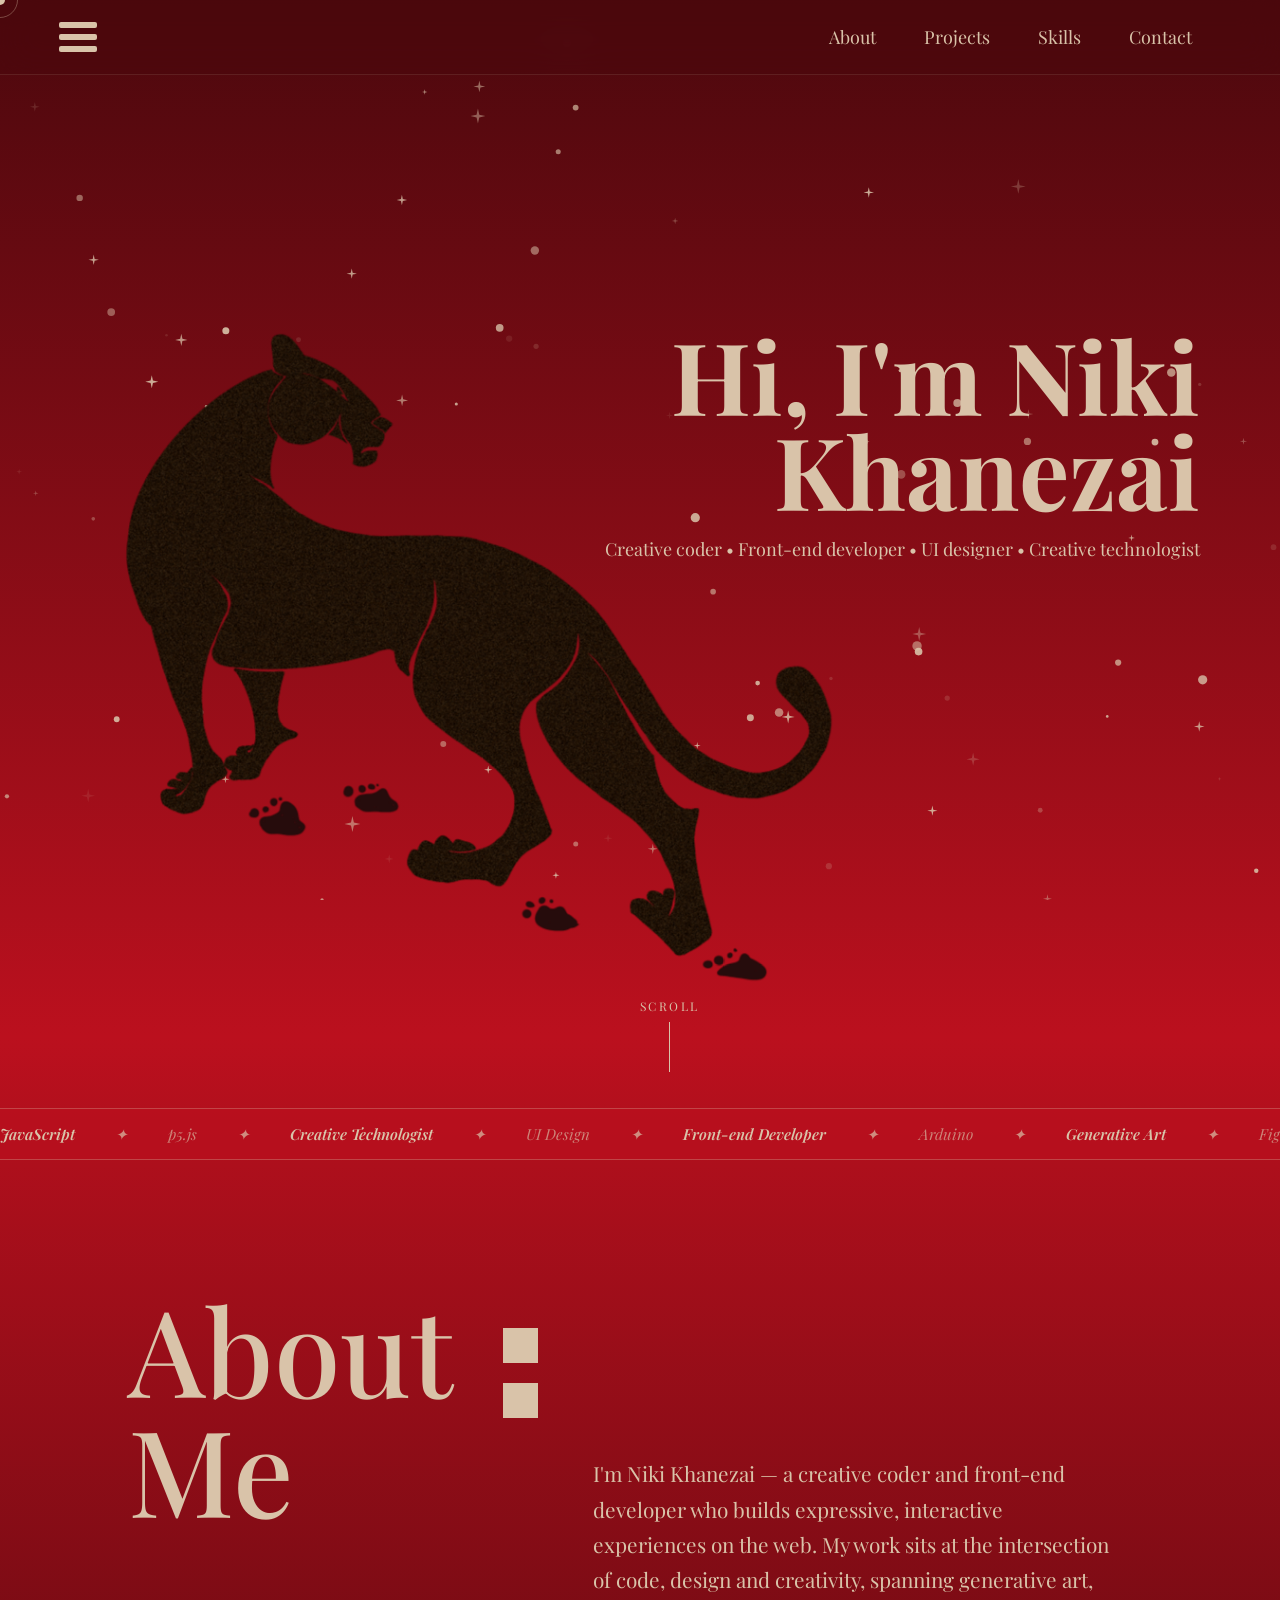
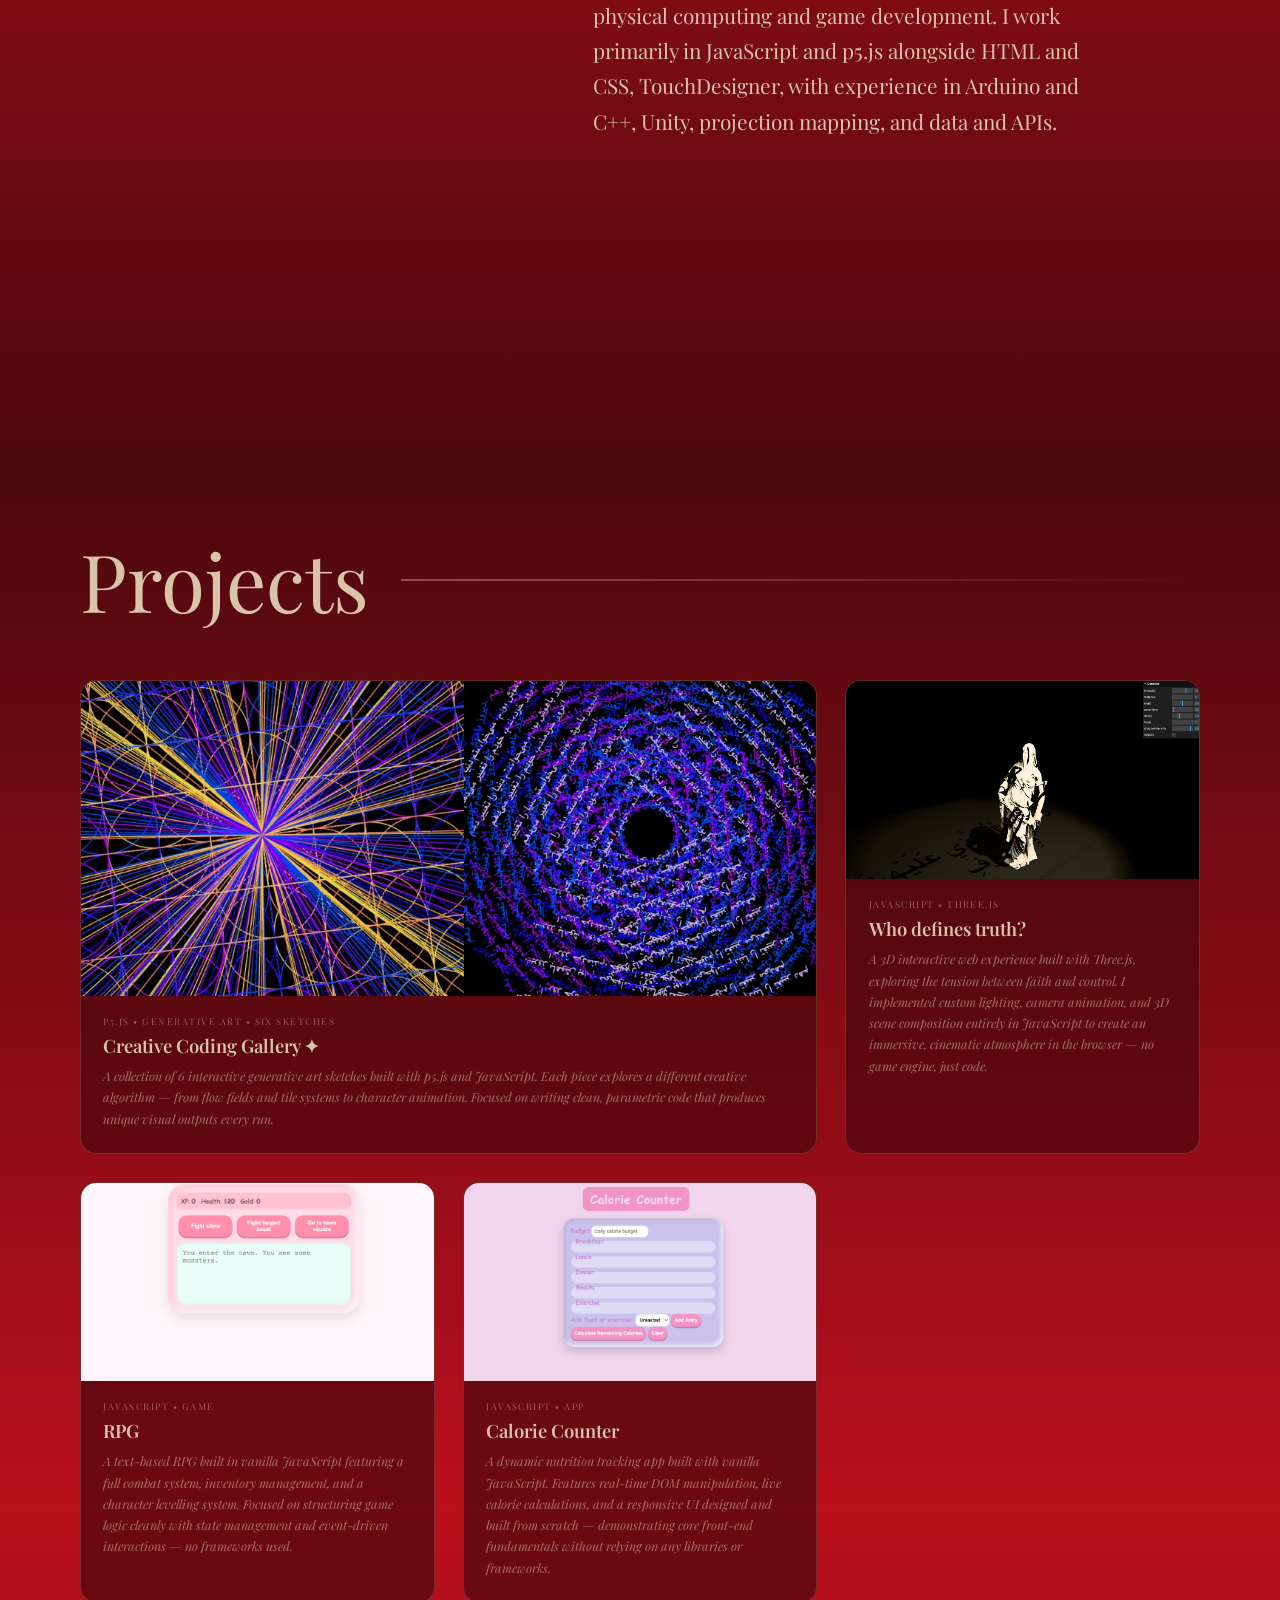
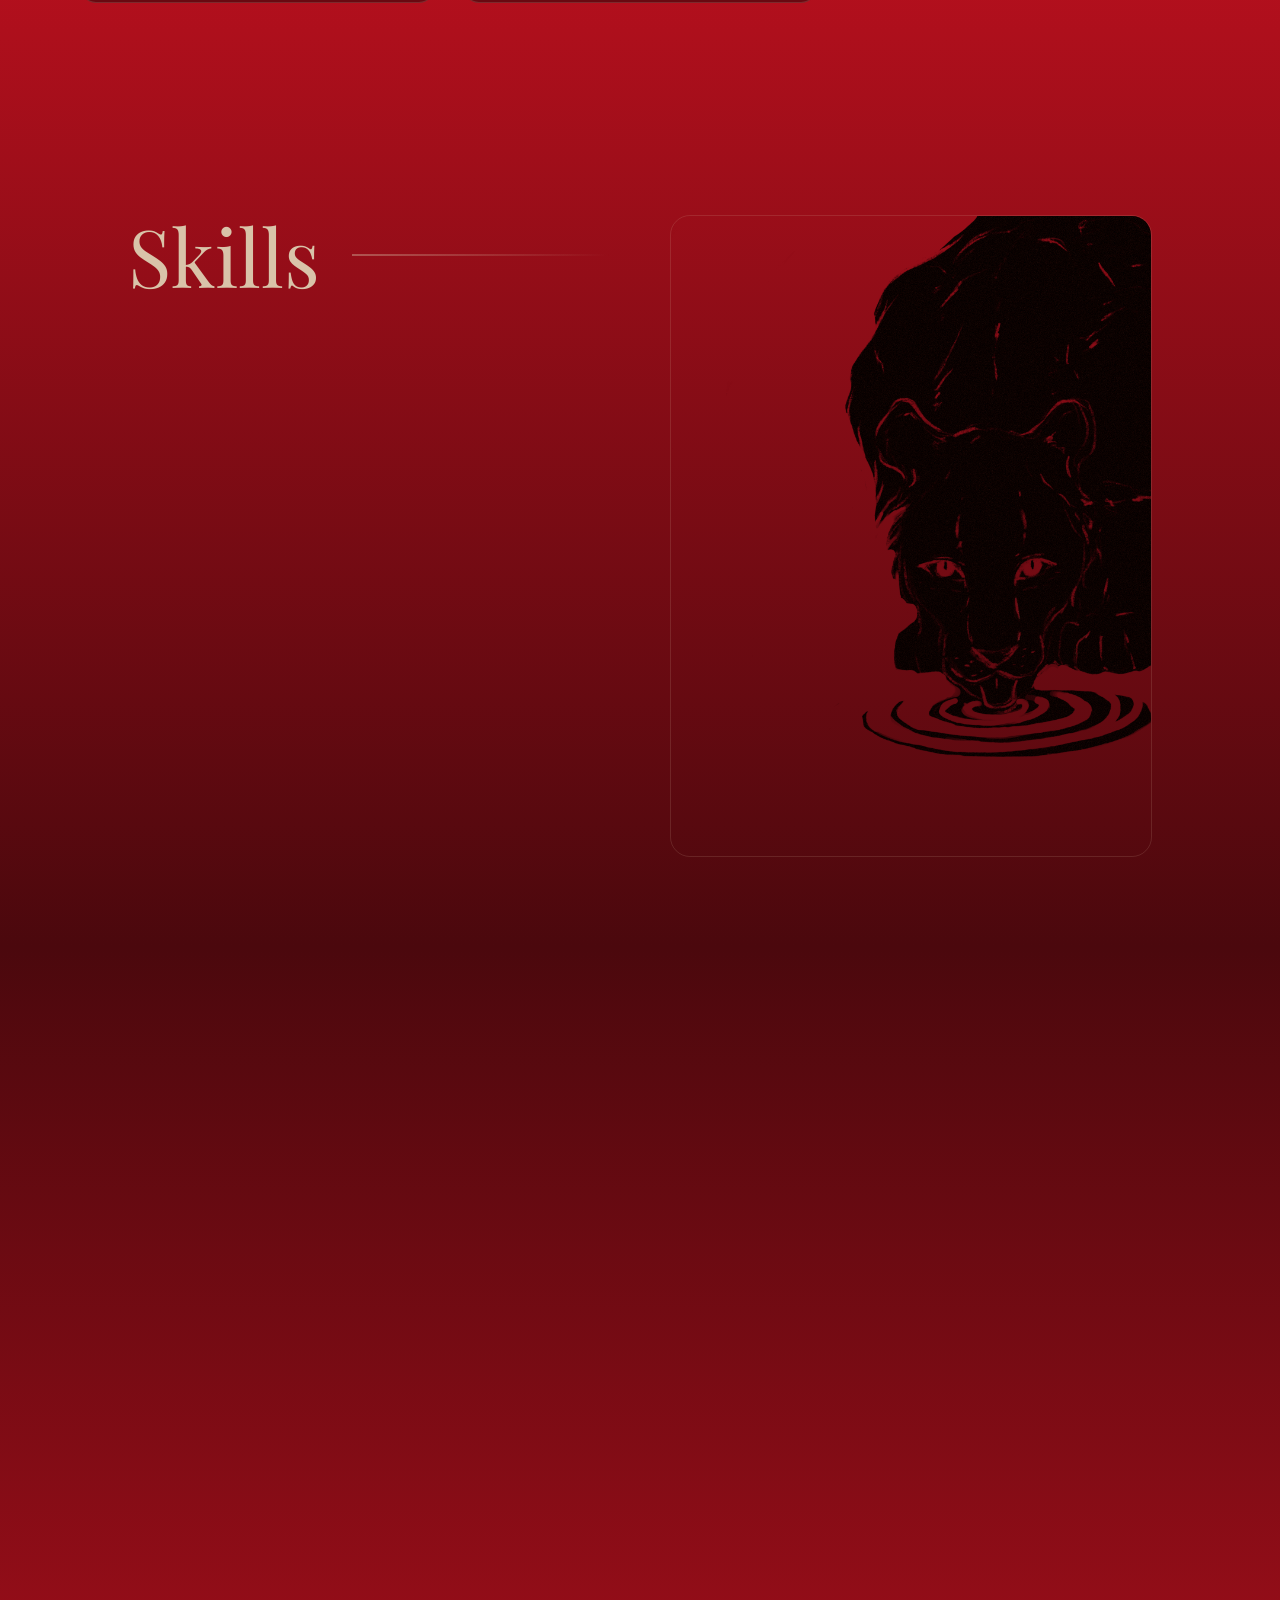
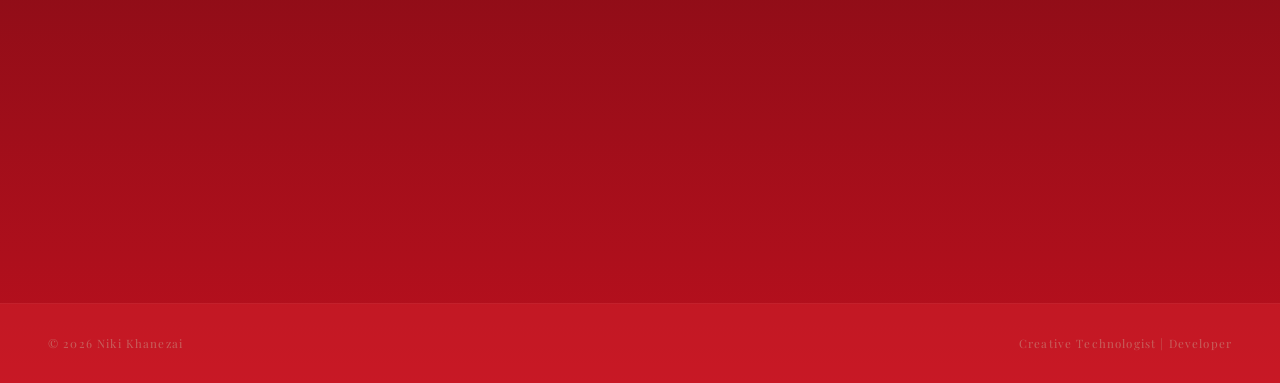
==== index.html @ eae97960 "Update index.html" ====
<!DOCTYPE html>
<html lang="en">
<head>
  <meta charset="UTF-8" />
  <meta name="viewport" content="width=device-width, initial-scale=1.0" />
  <link href="https://fonts.googleapis.com/css2?family=Playfair+Display:ital,wght@0,400;0,500;0,600;0,700;1,400&display=swap" rel="stylesheet">
  <link rel="stylesheet" href="style.css">
  <title>Niki Khanezai | Portfolio</title>
</head>
<body>

  <div id="cur"></div>
  <div id="cur-ring"></div>
  <canvas id="starsCanvas"></canvas>

  <!-- NAV -->
  <nav class="nav">
    <button class="menu-btn" aria-label="Open menu">
      <span></span><span></span><span></span>
    </button>
    <div class="nav-links">
      <a href="#about-me">About</a>
      <a href="#projects">Projects</a>
      <a href="#edu-section">Skills</a>
      <a href="#contact">Contact</a>
    </div>
  </nav>


  <!-- HERO -->
  <header class="hero">
    <div class="hero-inner">
      <div class="hero-art">
        <img src="icon-2.png" alt="Panther illustration">
      </div>
      <div class="hero-text">
        <h1>Hi, I'm Niki<br>Khanezai</h1>
        <p class="tagline">Creative coder • Front-end developer • UI designer • Creative technologist</p>
      </div>
    </div>
    <div class="hero-scroll-hint">Scroll</div>
  </header>

  <!-- MARQUEE -->
  <div class="marquee-wrap">
    <div class="marquee-track">
      <span class="hi">JavaScript</span><span class="dot"> ✦ </span>
      <span>p5.js</span><span class="dot"> ✦ </span>
      <span class="hi">Creative Technologist</span><span class="dot"> ✦ </span>
      <span>UI Design</span><span class="dot"> ✦ </span>
      <span class="hi">Front-end Developer</span><span class="dot"> ✦ </span>
      <span>Arduino</span><span class="dot"> ✦ </span>
      <span class="hi">Generative Art</span><span class="dot"> ✦ </span>
      <span>Figma</span><span class="dot"> ✦ </span>
      <span class="hi">JavaScript</span><span class="dot"> ✦ </span>
      <span>p5.js</span><span class="dot"> ✦ </span>
      <span class="hi">Creative Technologist</span><span class="dot"> ✦ </span>
      <span>UI Design</span><span class="dot"> ✦ </span>
      <span class="hi">Front-end Developer</span><span class="dot"> ✦ </span>
      <span>Arduino</span><span class="dot"> ✦ </span>
      <span class="hi">Generative Art</span><span class="dot"> ✦ </span>
      <span>Figma</span><span class="dot"> ✦ </span>
    </div>
  </div>

  <main>

    <!-- ABOUT -->
    <section id="about-me" class="about-me">
      <h2 class="about-title reveal">About<br>Me</h2>
      <div class="about-text reveal" style="transition-delay:.12s">
        <p>I'm Niki Khanezai — a creative coder and front-end developer who builds expressive, interactive experiences on the web. My work sits at the intersection of code, design and creativity, spanning generative art, physical computing and game development.
           I work primarily in JavaScript and p5.js alongside HTML and CSS, TouchDesigner, with experience in Arduino and C++, Unity, projection mapping, and data and APIs.</p>
      </div>
    </section>

    <!-- PROJECTS -->
    <section id="projects" class="projects">
      <div class="projects-header reveal">
        <h2>Projects</h2>
        <div class="projects-header-line"></div>
      </div>
      <div class="project-grid">

        <!-- P5.JS SKETCHES  -->
        <a href="sketches.html" class="project-card wide reveal" style="transition-delay:.15s">
          <div class="project-card-thumb">
            <img src="p5-sketches.png" alt="sketches-illustration">
          </div>
          <div class="project-card-body">
            <span class="project-card-tag">p5.js • Generative Art • Six Sketches</span>
            <h3 class="project-card-title">Creative Coding Gallery ✦</h3>
            <p class="project-card-desc">A collection of 6 interactive generative art sketches built with p5.js and JavaScript. Each piece explores a different creative algorithm — from flow fields and tile systems to character animation.
              Focused on writing clean, parametric code that produces unique visual outputs every run.</p>
          </div>
        </a>

        <!-- Who defines truth? - three.js  -->
        <a href="https://nkanziii.github.io/Who-defines-truth/" class="project-card reveal">
          <div class="project-card-thumb">
            <img src="three.png" alt="three.js illustration">
          </div>
          <div class="project-card-body">
            <span class="project-card-tag">JavaScript • Three.js</span>
            <h3 class="project-card-title">Who defines truth?</h3>
            <p class="project-card-desc">
              A 3D interactive web experience built with Three.js, exploring the tension between faith and control. 
              I implemented custom lighting, camera animation, and 3D scene composition entirely in JavaScript to create an immersive,
              cinematic atmosphere in the browser — no game engine, just code.</p>
          </div>
        </a>


        <!-- JS RPG  -->
        <a href="https://nkanziii.github.io/Role-Play-Game/" target="_blank" class="project-card reveal" style="transition-delay:.1s">
          <div class="project-card-thumb">
            <img src="rpg.png" alt="rpg illustration">
          </div>
          <div class="project-card-body">
            <span class="project-card-tag">JavaScript • Game</span>
            <h3 class="project-card-title">RPG</h3>
            <p class="project-card-desc">A text-based RPG built in vanilla JavaScript featuring a full combat system, inventory management, and a character levelling system.
              Focused on structuring game logic cleanly with state management and event-driven interactions — no frameworks used.</p>
          </div>
        </a>

        <!-- CALORIE COUNTER  -->
        <a href="https://nkanziii.github.io/Building-Calorie-Counter/" target="_blank" class="project-card reveal" style="transition-delay:.14s">
          <div class="project-card-thumb">
            <img src="calorie.png" alt="calorie illustration">
          </div>
          <div class="project-card-body">
            <span class="project-card-tag">JavaScript • App</span>
            <h3 class="project-card-title">Calorie Counter</h3>
            <p class="project-card-desc">A dynamic nutrition tracking app built with vanilla JavaScript. 
            Features real-time DOM manipulation, live calorie calculations, and a responsive UI designed and built from scratch — demonstrating core front-end fundamentals without relying on any libraries or frameworks.</p>
          </div>
        </a>

      </div>
    </section>

    <!-- EDUCATION / SKILLS -->
    <section id="edu-section" class="edu-skills">
      <div class="edu-skills-left">
        <div class="skills-header reveal">
          <h2>Skills</h2>
          <div class="skills-header-line"></div>
        </div>
        <div class="reveal">
          <div class="content-panel skills-panel active">
            <ul>
              <li><span class="skill-pill">JavaScript</span></li>
              <li><span class="skill-pill">p5.js</span></li>
              <li><span class="skill-pill">HTML</span></li>
              <li><span class="skill-pill">CSS</span></li>
              <li><span class="skill-pill">Arduino &amp; C++</span></li>
              <li><span class="skill-pill">Figma</span></li>
              <li><span class="skill-pill">UI Design</span></li>
              <li><span class="skill-pill">Illustrator</span></li>
              <li><span class="skill-pill">Photoshop</span></li>
              <li><span class="skill-pill">InDesign</span></li>
              <li><span class="skill-pill">Procreate</span></li>
              <li><span class="skill-pill">TouchDesigner</span></li>
            </ul>
          </div>
        </div>
    
      </div>
    
      <div class="edu-skills-right reveal" style="transition-delay:.2s">
        <img src="icon-3.png" alt="Panther illustration">
      </div>
    </section>

    <!-- CONTACT -->
    <section id="contact" class="contact">
      <h2 class="reveal">Contact</h2>
      <p class="reveal" style="transition-delay:.08s"><a href="mailto:nikikhanezai@gmail.com">nikikhanezai@gmail.com</a></p>
      <p class="reveal" style="transition-delay:.14s"><a href="https://github.com/Nkanziii" target="_blank">GitHub</a></p>
      <p class="reveal" style="transition-delay:.18s"><a href="https://www.linkedin.com/in/niki-khanezai-4ab5642aa/" target="_blank">LinkedIn</a></p>
      <p class="reveal" style="transition-delay:.22s"><a href="https://www.behance.net/nikikhanezai2" target="_blank">Behance</a></p>
      <a href="brand-new-cv.pdf" class="cv reveal" style="transition-delay:.28s">Download CV</a>
    </section>

  </main>

  <footer>
    <span>© 2026 Niki Khanezai</span>
    <span>Creative Technologist | Developer</span>
  </footer>

  <script src="script.js"></script>
</body>
</html>
---- style.css ----
/* ============================================================
   NIKI KHANEZAI — PORTFOLIO STYLES
   ============================================================ */

   *, *::before, *::after { box-sizing: border-box; margin: 0; padding: 0; }

   :root {
     --deep:   #4B080D;
     --crimson: #bb101e;
     --cream:  #D9C3A9;
   }
   
   html { scroll-behavior: smooth; }
   
   body {
     font-family: "Playfair Display", serif;
     background: linear-gradient(180deg,
       #4B080D 0%, #bb101e 20%, #4B080D 40%,
       #bb101e 60%, #4B080D 80%, #bb101e 100%
     );
     cursor: none;
     overflow-x: hidden;
   }
   
   /* ── CURSOR ── */
   #cur, #cur-ring {
     position: fixed; pointer-events: none;
     border-radius: 50%; transform: translate(-50%,-50%); z-index: 9999;
   }
   #cur      { width: 10px; height: 10px; background: var(--cream); transition: width .2s, height .2s, background .2s; }
   #cur-ring { width: 36px; height: 36px; border: 1.5px solid rgba(217,195,169,.35); z-index: 9998; }
   
   /* ── STARS CANVAS ── */
   #starsCanvas { position: fixed; inset: 0; width: 100%; height: 100%; z-index: 0; pointer-events: none; }
   
   /* All content sits above canvas */
   section, .marquee-wrap, footer { position: relative; z-index: 1; }
   header { position: relative; z-index: 1; }
   
   /* ── NAV ── */
   .nav {
     position: fixed; top: 0; left: 0; right: 0; z-index: 9000;
     display: flex; align-items: center; justify-content: space-between;
     padding: 22px 44px; backdrop-filter: blur(18px);
     background: rgba(75,8,13,.55);
     border-bottom: 1px solid rgba(217,195,169,.12);
     transition: background .4s;
   }
   .nav-links a {
     margin-right: 44px; font-size: 18px; color: var(--cream);
     text-decoration: none; position: relative; transition: opacity .3s;
   }
   .nav-links a::after {
     content: ''; position: absolute; left: 0; bottom: -4px;
     width: 0; height: 2px; background: var(--cream); transition: width .3s ease;
   }
   .nav-links a:hover { opacity: .8; }
   .nav-links a:hover::after { width: 100%; }
   .menu-btn { background: none; border: none; padding: 0 15px; cursor: none; display: grid; gap: 6px; }
   .menu-btn span { width: 38px; height: 6px; background: var(--cream); display: block; border-radius: 2px; }
   
   /* ── HERO ── */
   .hero { min-height: 100vh; padding-top: 80px; background: transparent; }
   .hero-inner {
     display: flex; align-items: center; justify-content: space-between;
     min-height: calc(100vh - 80px); padding: 0 80px;
   }
   .hero-art { flex: 0 0 480px; }
   .hero-art img { max-width: 160%; height: auto; animation: floatPanther 5s ease-in-out infinite; }
   @keyframes floatPanther { 0%,100%{transform:translateY(0)} 50%{transform:translateY(-18px)} }
   .hero-text { max-width: 600px; margin-left: auto; text-align: right; color: var(--cream); flex: 1; transform: translateY(-150px); }
   .hero-text h1 { font-size: 100px; line-height: 0.95; animation: fadeUp .9s .2s ease both; }
   .tagline { margin-top: 20px; font-size: 18px; animation: fadeUp .9s .5s ease both; }
   .hero-scroll-hint {
     position: absolute; bottom: 36px; left: 50%; transform: translateX(-50%);
     color: var(--cream); font-size: 12px; letter-spacing: .2em; text-transform: uppercase;
     display: flex; flex-direction: column; align-items: center; gap: 8px;
     animation: fadeUp 1s 1.4s ease both;
   }
   .hero-scroll-hint::after {
     content: ''; display: block; width: 1px; height: 50px; background: var(--cream);
     animation: scrollLine 2s ease-in-out infinite;
   }
   @keyframes scrollLine { 0%,100%{transform:scaleY(1);opacity:.4} 50%{transform:scaleY(.35);opacity:1} }
   @keyframes fadeUp { from{opacity:0;transform:translateY(36px)} to{opacity:1;transform:translateY(0)} }
   
   /* ── MARQUEE ── */
   .marquee-wrap {
     padding: .9rem 0; overflow: hidden;
     border-top: 1px solid rgba(217,195,169,.3);
     border-bottom: 1px solid rgba(217,195,169,.3);
     background: rgba(187,16,30,.6);
   }
   .marquee-track {
     display: inline-flex; gap: 2.5rem; white-space: nowrap;
     animation: marquee 30s linear infinite;
     font-style: italic; font-size: .95rem; color: var(--cream);
   }
   .marquee-track .dot { opacity: .7; }
   .marquee-track span { opacity: .65; }
   .marquee-track span.hi { opacity: 1; font-weight: 600; }
   @keyframes marquee { from{transform:translateX(0)} to{transform:translateX(-50%)} }
   
   /* ── ABOUT ── */
   .about-me {
     min-height: 100vh; padding: 6rem 8rem;
     background: transparent;
     display: grid; grid-template-columns: 1fr 1.2fr; align-items: start;
   }
   .about-me h2 { font-size: 7.5rem; font-weight: 500; margin-bottom: 3rem; line-height: 1; color: var(--cream); align-self: start; margin-top: 2rem; }
   .about-title { position: relative; display: inline-block; }
   .about-title::before, .about-title::after { content: ""; position: absolute; width: 35px; height: 35px; background-color: var(--cream); left: 100%; margin-left: -90px; }
   .about-title::before { top: 40px; }
   .about-title::after  { top: 95px; }
   .about-me p { max-width: 520px; font-size: 1.3rem; line-height: 1.7; margin-bottom: 1.5rem; color: var(--cream); }
   .about-text { align-self: center; transform: translateY(-40px); }
   
   /* ── PROJECTS ── */
   .projects {
     min-height: 100vh;
     background: transparent;
     color: var(--cream); padding: 80px 80px 100px;
   }
   .projects-header { display: flex; align-items: center; gap: 32px; margin-bottom: 60px; }
   .projects-header h2 { font-size: 80px; font-weight: 400; line-height: 1; }
   .projects-header-line { flex: 1; height: 2px; background: linear-gradient(90deg, var(--cream), transparent); opacity: .4; }
   .project-grid { display: grid; grid-template-columns: repeat(3, 1fr); gap: 28px; }
   .project-card {
     background: rgba(75,8,13,.7); border: 1.5px solid rgba(217,195,169,.18);
     border-radius: 16px; overflow: hidden; text-decoration: none; color: var(--cream);
     display: block; position: relative;
     transition: transform .35s, box-shadow .35s, border-color .35s;
   }
   .project-card:hover { transform: translateY(-8px); box-shadow: 0 24px 60px rgba(0,0,0,.5); border-color: rgba(217,195,169,.5); }
   .project-card-thumb {
     width: 100%; aspect-ratio: 16/9; background: rgba(20,4,6,.85);
     position: relative; overflow: hidden; display: flex; align-items: center; justify-content: center;
   }
   .project-card-thumb::before {
     background: linear-gradient(
       135deg,
       rgba(187,16,30,0.1),
       rgba(75,8,13,0.2)
     );
   }
   .thumb-number { font-size: 5rem; font-weight: 700; opacity: .07; position: absolute; z-index: 0; user-select: none; color: var(--cream); }
   .thumb-icon   { font-size: 2.4rem; z-index: 2; opacity: .8; }
   .project-card::after {
     content: ''; position: absolute; top: 0; left: 0; right: 0; height: 3px;
     background: linear-gradient(90deg, var(--deep), var(--cream));
     transform: scaleX(0); transform-origin: left; transition: transform .35s;
     border-radius: 16px 16px 0 0; z-index: 3;
   }
   .project-card:hover::after { transform: scaleX(1); }
   .project-card-body { padding: 1.2rem 1.4rem 1.5rem; }
   .project-card-tag   { font-size: .58rem; letter-spacing: .16em; text-transform: uppercase; color: var(--cream); opacity: .45; margin-bottom: .5rem; display: block; }
   .project-card-title { font-size: 1.15rem; font-weight: 600; line-height: 1.2; margin-bottom: .5rem; }
   .project-card-desc  { font-size: .78rem; line-height: 1.7; opacity: .55; font-style: italic; }
   .project-card.wide  { grid-column: span 2; }
   .project-card.wide .project-card-thumb { aspect-ratio: 21/9; }
   
   /* -- project images   */
   
   .project-card-thumb img {
     position: absolute;
     inset: 0;
     width: 100%;
     height: 100%;
     object-fit: cover;
     z-index: 0;
   }
   
   /*   SKILLS ── */
   .edu-skills {
     min-height: 100vh; padding: 7rem 8rem;
     background: transparent;
     color: var(--cream); display: grid; grid-template-columns: 1fr 1fr; gap: 60px; align-items: start;
   }
   .tabs { display: flex; gap: 3rem; margin-bottom: 4rem; }
   .tab {
     position: relative; background: none; border: none;
     font-family: "Playfair Display", serif; font-size: 3rem;
     color: var(--cream); opacity: .35; cursor: none;
     transition: opacity .3s; padding-bottom: 10px;
   }
   .tab.active { opacity: 1; }
   .tab:hover  { opacity: .65; }
   .tab::after { content: ""; position: absolute; left: 0; bottom: 0; width: 0; height: 3px; background-color: var(--cream); transition: width .3s ease; }
   .tab.active::after { width: 100%; }
   
   .content-panel { display: block; }
   .content-panel ul { list-style: none; }
   .content-panel li {
     display: flex; align-items: flex-start; gap: 14px;
     padding: 14px 0; font-size: 1.1rem; line-height: 1.5;
     border-bottom: 1px solid rgba(217,195,169,.12); transition: padding-left .3s;
   }
   .content-panel li:hover { padding-left: 10px; }
   .content-panel li::before { content: '✦'; font-size: .65rem; opacity: .45; flex-shrink: 0; margin-top: 5px; }
   
   .skills-panel ul { display: flex; flex-wrap: wrap; gap: 12px; padding-top: 4px; }
   .skills-panel li { border: none; padding: 0; display: inline-flex; align-items: center; }
   .skills-panel li::before { display: none; }
   .skill-pill {
     background: rgba(217,195,169,.1); border: 1.5px solid rgba(217,195,169,.25);
     border-radius: 100px; padding: 10px 22px;
     font-family: "Playfair Display", serif; font-size: 1rem; color: var(--cream);
     transition: background .25s, border-color .25s, transform .25s; display: inline-block;
   }
   .skill-pill:hover { background: rgba(217,195,169,.2); border-color: rgba(217,195,169,.55); transform: translateY(-3px); }
   
   .edu-skills-right { position: sticky; top: 120px; border-radius: 20px; overflow: hidden; border: 1.5px solid rgba(217,195,169,.15); }
   .edu-skills-right img { width: 100%; height: auto; object-fit: contain; display: block; }
   
   .skills-header {
     display: flex;
     align-items: center;
     gap: 32px;
     margin-bottom: 60px;
   }
   
   .skills-header h2 {
     font-size: 80px;
     font-weight: 400;
     line-height: 1;
   }
   
   .skills-header-line {
     flex: 1;
     height: 2px;
     background: linear-gradient(90deg, var(--cream), transparent);
     opacity: .4;
   }
   
   /* ── CONTACT ── */
   .contact {
     min-height: 100vh;
     background: transparent;
     color: var(--cream); text-align: center; padding-bottom: 80px;
   }
   .contact h2 { font-size: 80px; font-weight: 400; padding-top: 80px; }
   .contact p  { font-size: 1.6rem; padding-top: 60px; }
   .contact p a { position: relative; color: var(--cream); text-decoration: none; }
   .contact p a::after { content: ""; position: absolute; left: 0; bottom: -6px; width: 0; height: 3px; background-color: var(--cream); transition: width .3s ease; }
   .contact p a:hover::after { width: 100%; }
   .cv {
     font-family: "Playfair Display", serif; font-size: 1.8rem;
     display: block; width: fit-content; margin: 60px auto 0;
     border-radius: 12px; padding: 15px 28px;
     background-color: var(--cream); color: var(--deep);
     text-decoration: none; cursor: none; transition: transform .25s, opacity .25s;
   }
   .cv:hover { opacity: .85; transform: translateY(-3px); }
   
   
   /* ── FOOTER ── */
   footer {
     border-top: 1px solid rgba(217,195,169,.12); padding: 2rem 3rem;
     display: flex; justify-content: space-between; align-items: center;
     font-size: .72rem; letter-spacing: .1em;
     color: var(--cream); opacity: .45;
     background: rgba(221, 39, 51, 0.88);
   }
   
   /* ── SCROLL REVEAL ── */
   .reveal { opacity: 0; transform: translateY(40px); transition: opacity .85s ease, transform .85s ease; }
   .reveal.on { opacity: 1; transform: translateY(0); }
   
   
   /* ============================================================
      RESPONSIVE — MOBILE & TABLET
      ============================================================ */
    
   /* ── TABLET (≤ 900px) ── */
   @media (max-width: 900px) {
    
     /* Nav */
     .nav { padding: 18px 24px; }
     .nav-links a { margin-right: 24px; font-size: 15px; }
    
     /* Hero */
     .hero-inner { flex-direction: column-reverse; align-items: center; justify-content: center; padding: 60px 32px 40px; gap: 24px; }
     .hero-art { flex: unset; width: 260px; }
     .hero-art img { max-width: 100%; }
     .hero-text { text-align: center; margin-left: 0; transform: none; max-width: 100%; }
     .hero-text h1 { font-size: 64px; }
     .tagline { font-size: 15px; }
    
     /* About */
     .about-me { grid-template-columns: 1fr; padding: 5rem 4rem; }
     .about-me h2 { font-size: 5rem; }
     .about-text { transform: none; }
     .about-me p { max-width: 100%; font-size: 1.1rem; }
    
     /* Projects */
     .projects { padding: 60px 40px 80px; }
     .projects-header h2 { font-size: 56px; }
     .project-grid { grid-template-columns: 1fr 1fr; }
     .project-card.wide { grid-column: span 2; }
    
     /* Skills */
     .edu-skills { grid-template-columns: 1fr; padding: 5rem 4rem; gap: 40px; }
     .edu-skills-right { position: static; height: auto; }
     .skills-header h2 { font-size: 56px; }
    
     /* Contact */
     .contact h2 { font-size: 56px; }
     .contact p { font-size: 1.3rem; padding-top: 40px; }
   }
    
   /* ── MOBILE (≤ 600px) ── */
   @media (max-width: 600px) {
    
     /* Restore normal cursor on touch devices */
     body { cursor: auto; }
     #cur, #cur-ring { display: none; }
    
     /* Nav */
     .nav { padding: 16px 20px; }
     .nav-links { display: none; }
     .menu-btn { display: grid; }
     .nav-overlay { display: block; }
    
     /* Hero */
     .hero-inner { padding: 80px 20px 40px; gap: 20px; }
     .hero-art { width: 200px; }
     .hero-text h1 { font-size: 48px; }
     .tagline { font-size: 13px; }
    
     /* About */
     .about-me { padding: 4rem 1.5rem; }
     .about-me h2 { font-size: 3.8rem; }
     .about-title::before, .about-title::after { display: none; }
     .about-me p { font-size: 1rem; }
    
     /* Projects */
     .projects { padding: 48px 20px 64px; }
     .projects-header h2 { font-size: 40px; }
     .project-grid { grid-template-columns: 1fr; }
     .project-card.wide { grid-column: span 1; }
     .project-card.wide .project-card-thumb { aspect-ratio: 16/9; }
    
     /* Skills */
     .edu-skills { padding: 4rem 1.5rem; gap: 32px; }
     .skills-header h2 { font-size: 40px; }
     .edu-skills-right { height: auto; }
     .skill-pill { font-size: .88rem; padding: 8px 16px; }
    
     /* Contact */
     .contact { padding-bottom: 60px; }
     .contact h2 { font-size: 40px; padding-top: 60px; }
     .contact p { font-size: 1.1rem; padding-top: 28px; }
     .cv { font-size: 1.3rem; padding: 12px 22px; margin-top: 40px; }
    
     /* Footer */
     footer { flex-direction: column; gap: 6px; text-align: center; padding: 1.5rem; }
   }
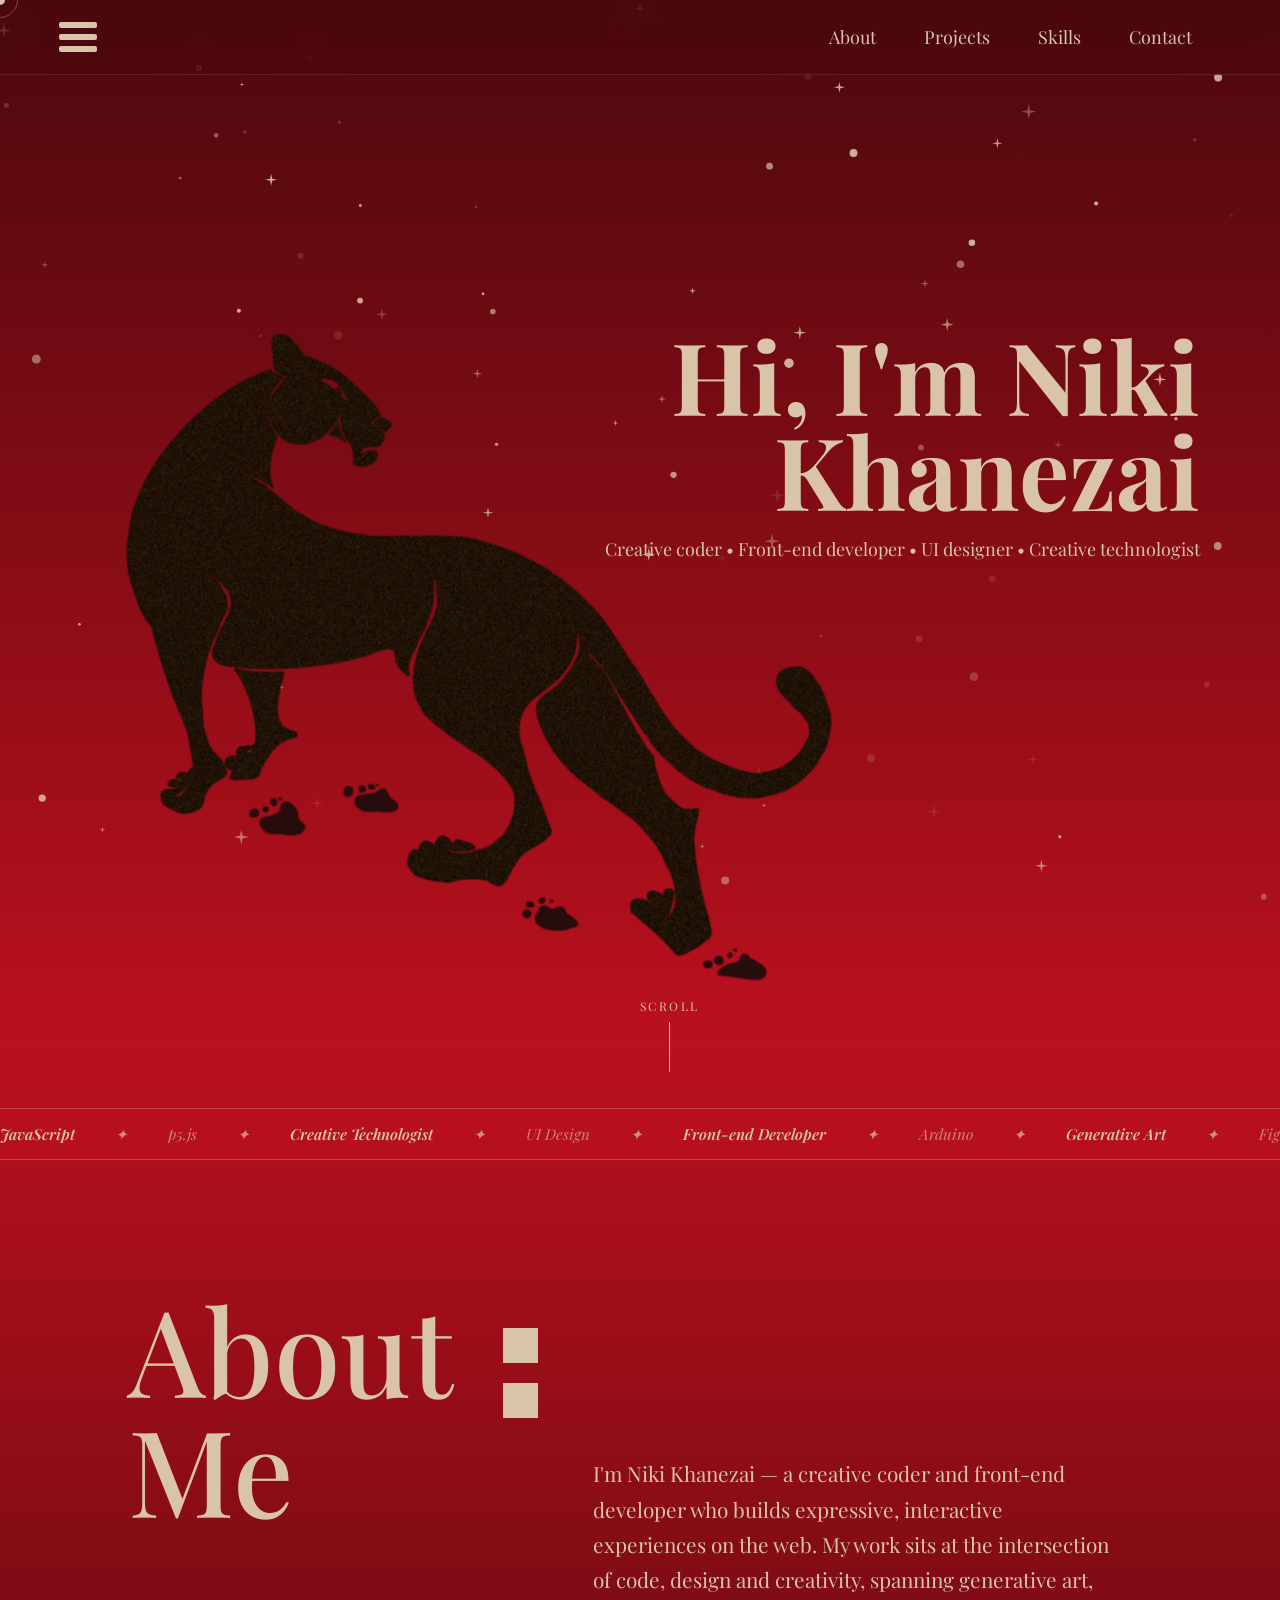
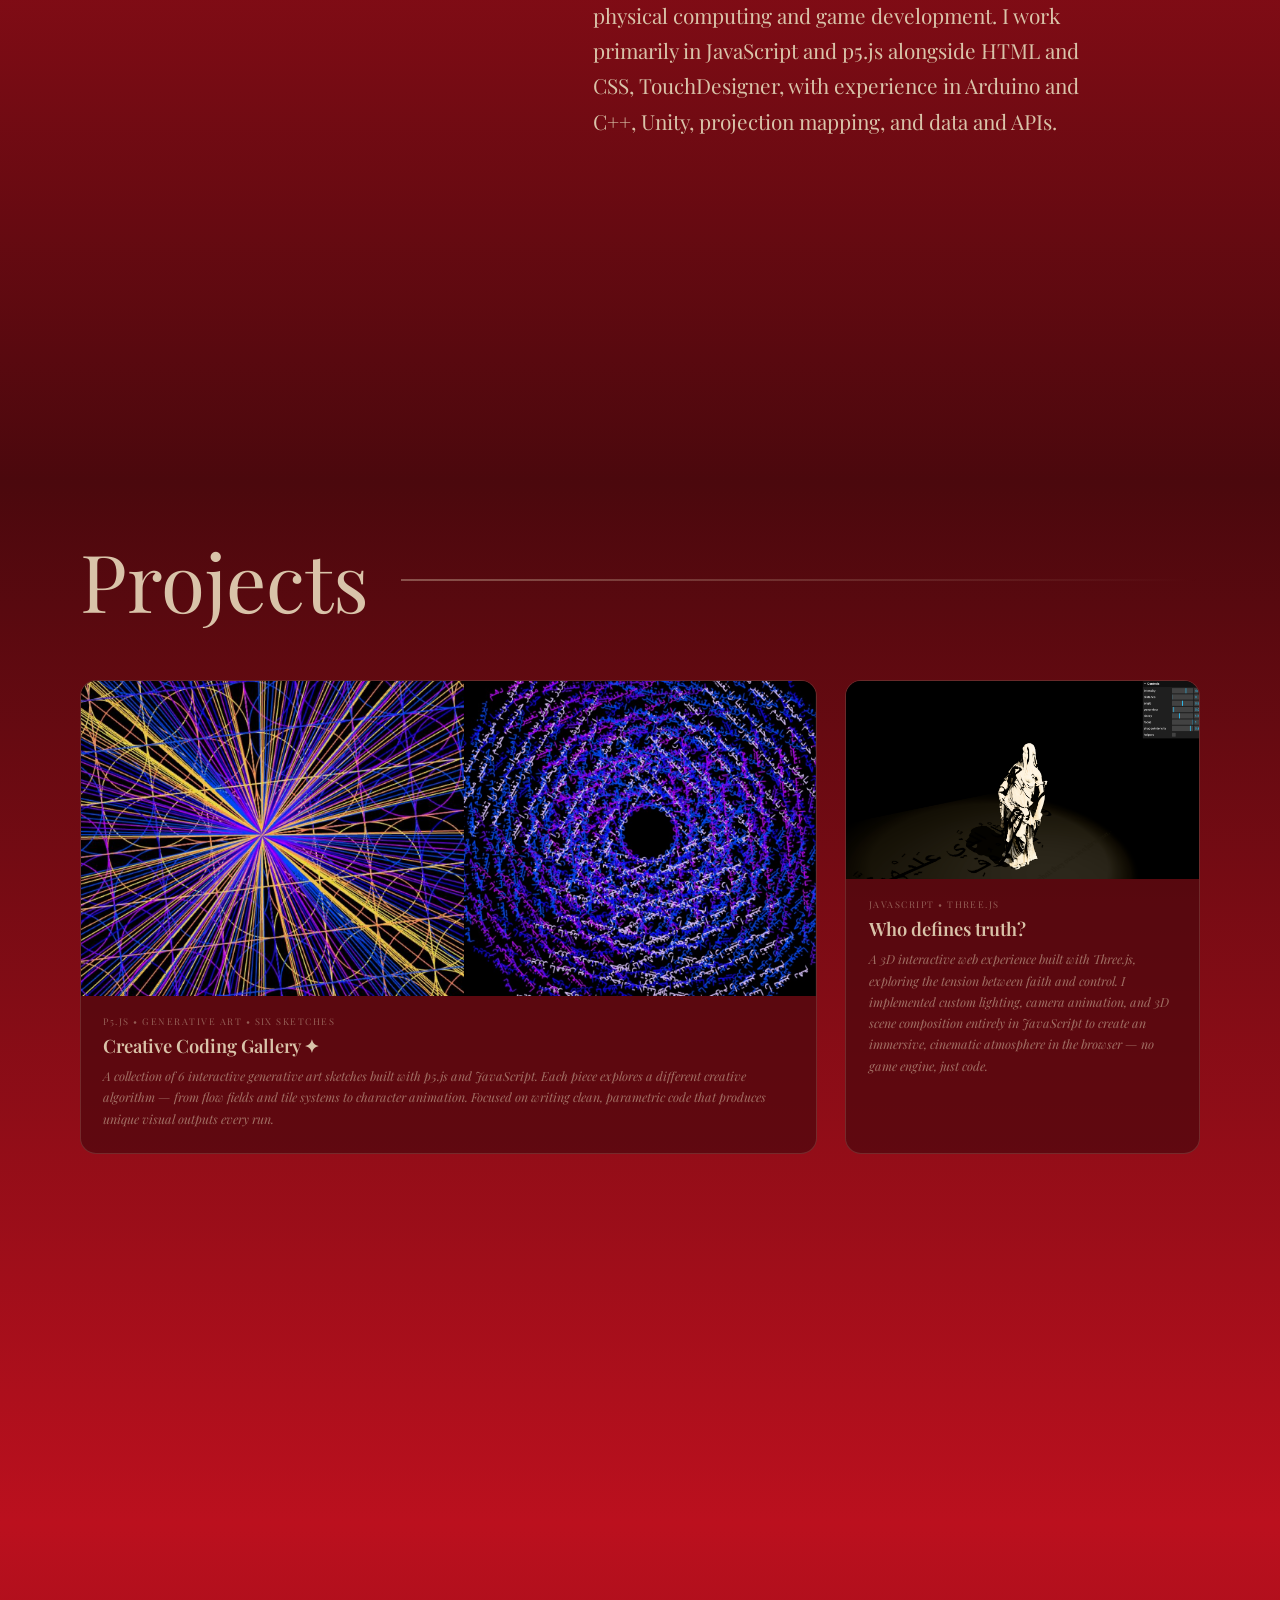
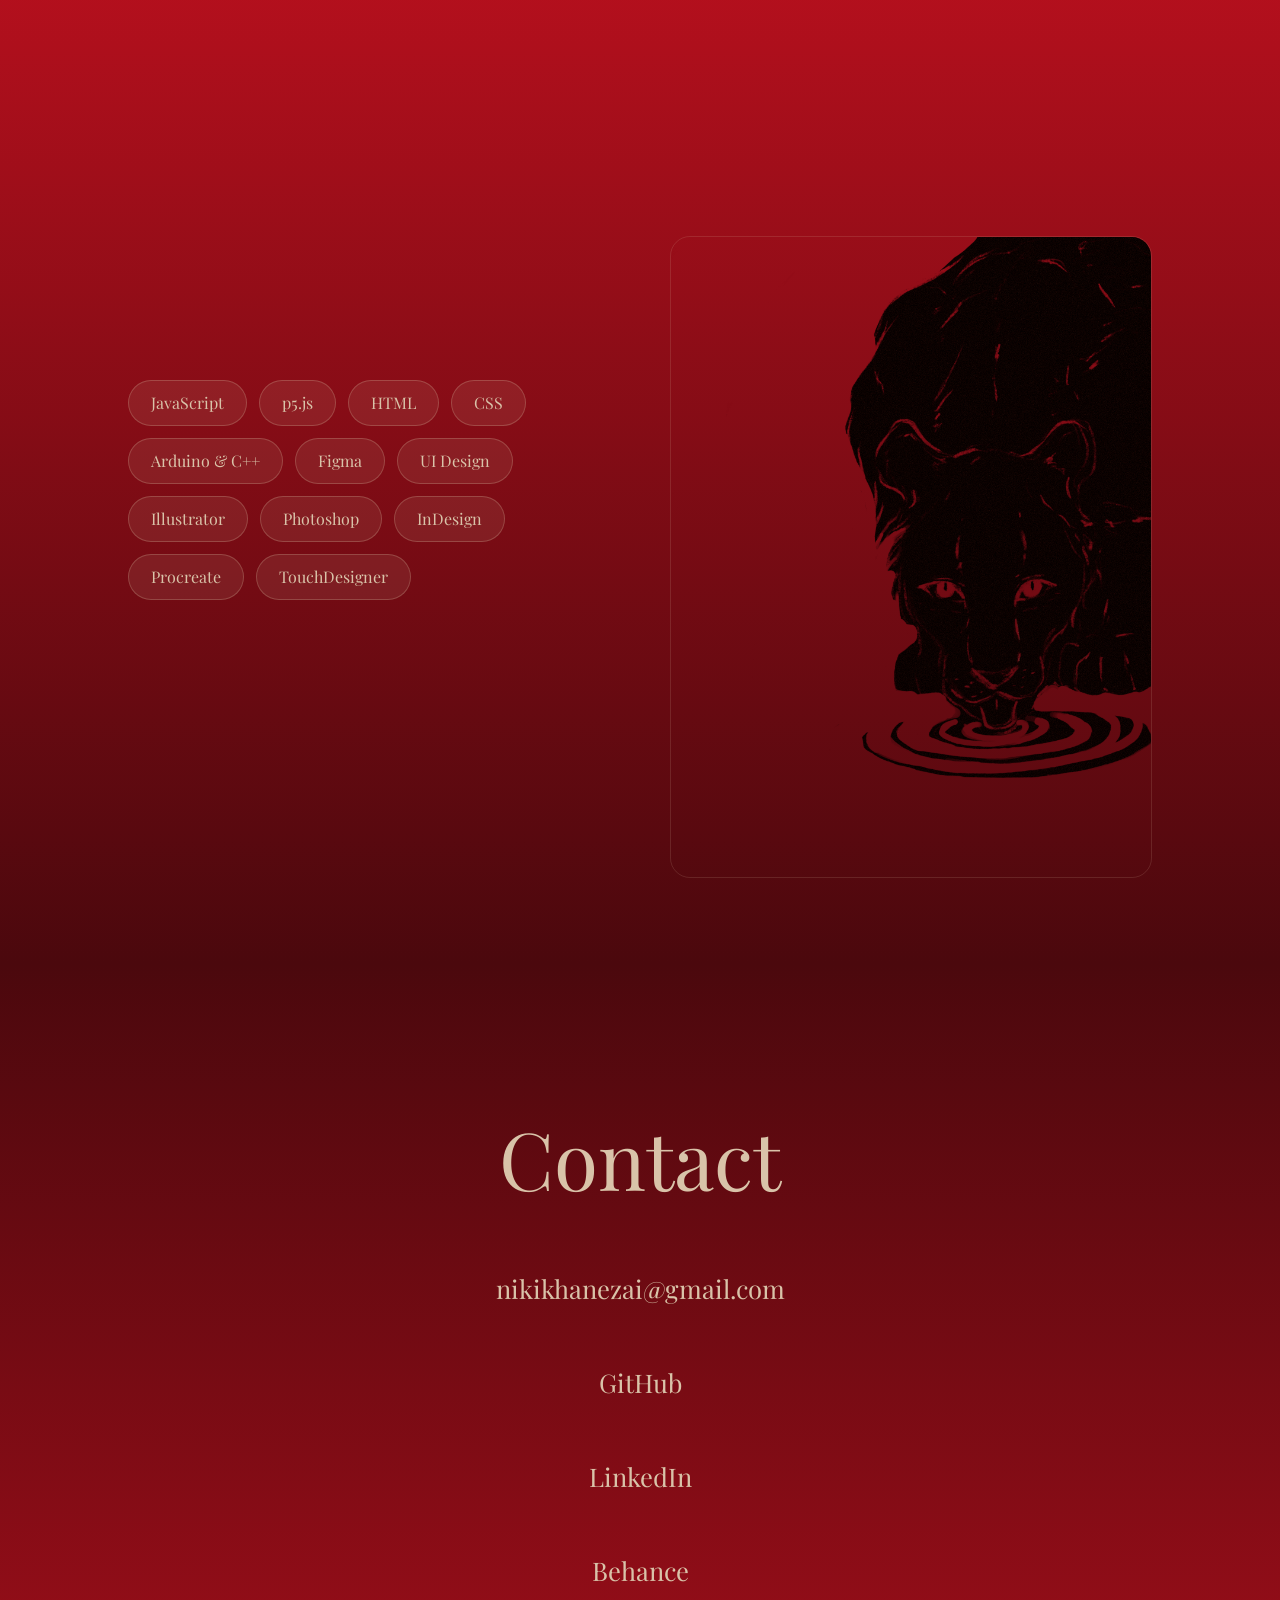
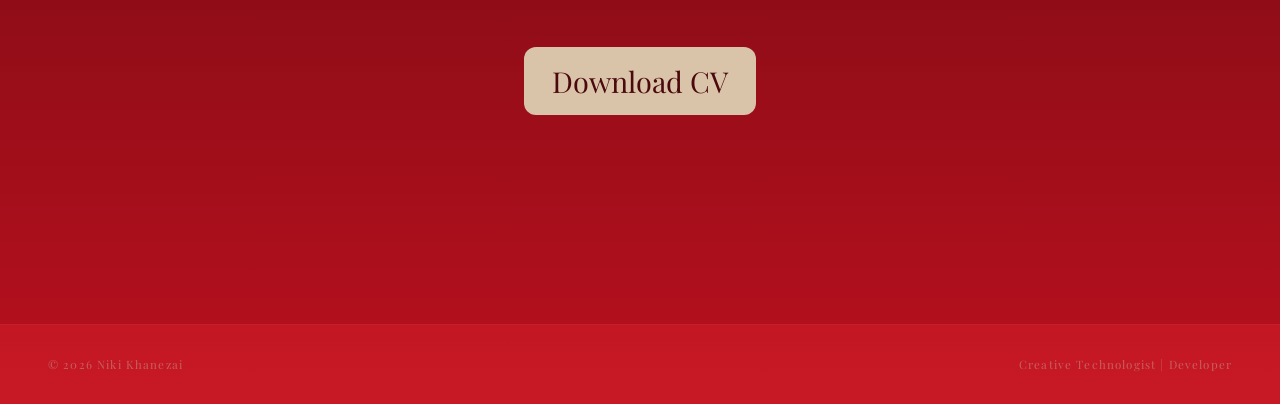
==== commit 73cf8546: "Update index.html" ====
--- a/index.html
+++ b/index.html
@@ -107,6 +107,20 @@
               A 3D interactive web experience built with Three.js, exploring the tension between faith and control. 
               I implemented custom lighting, camera animation, and 3D scene composition entirely in JavaScript to create an immersive,
               cinematic atmosphere in the browser — no game engine, just code.</p>
+          </div>
+        </a>
+
+
+        <!-- Weather Particle Site -->
+        <a href="https://nkanziii.github.io/Particle-Weather-vortex/" target="_blank" class="project-card reveal" style="transition-delay:.1s">
+          <div class="project-card-thumb">
+            <img src="weather.jpg" alt="weather website">
+          </div>
+          <div class="project-card-body">
+            <span class="project-card-tag">JavaScript • API • P5.js • Particle art </span>
+            <h3 class="project-card-title">Particle Weather</h3>
+            <p class="project-card-desc">A live weather visualisation built with vanilla JavaScript and p5.js. I fetched real-time atmospheric data from the Open-Meteo API and mapped it to a generative particle system — 
+              800 particles orbit the canvas, with their speed set by wind speed and their colour palette switching across six weather states depending on temperature and conditions.</p>
           </div>
         </a>
 
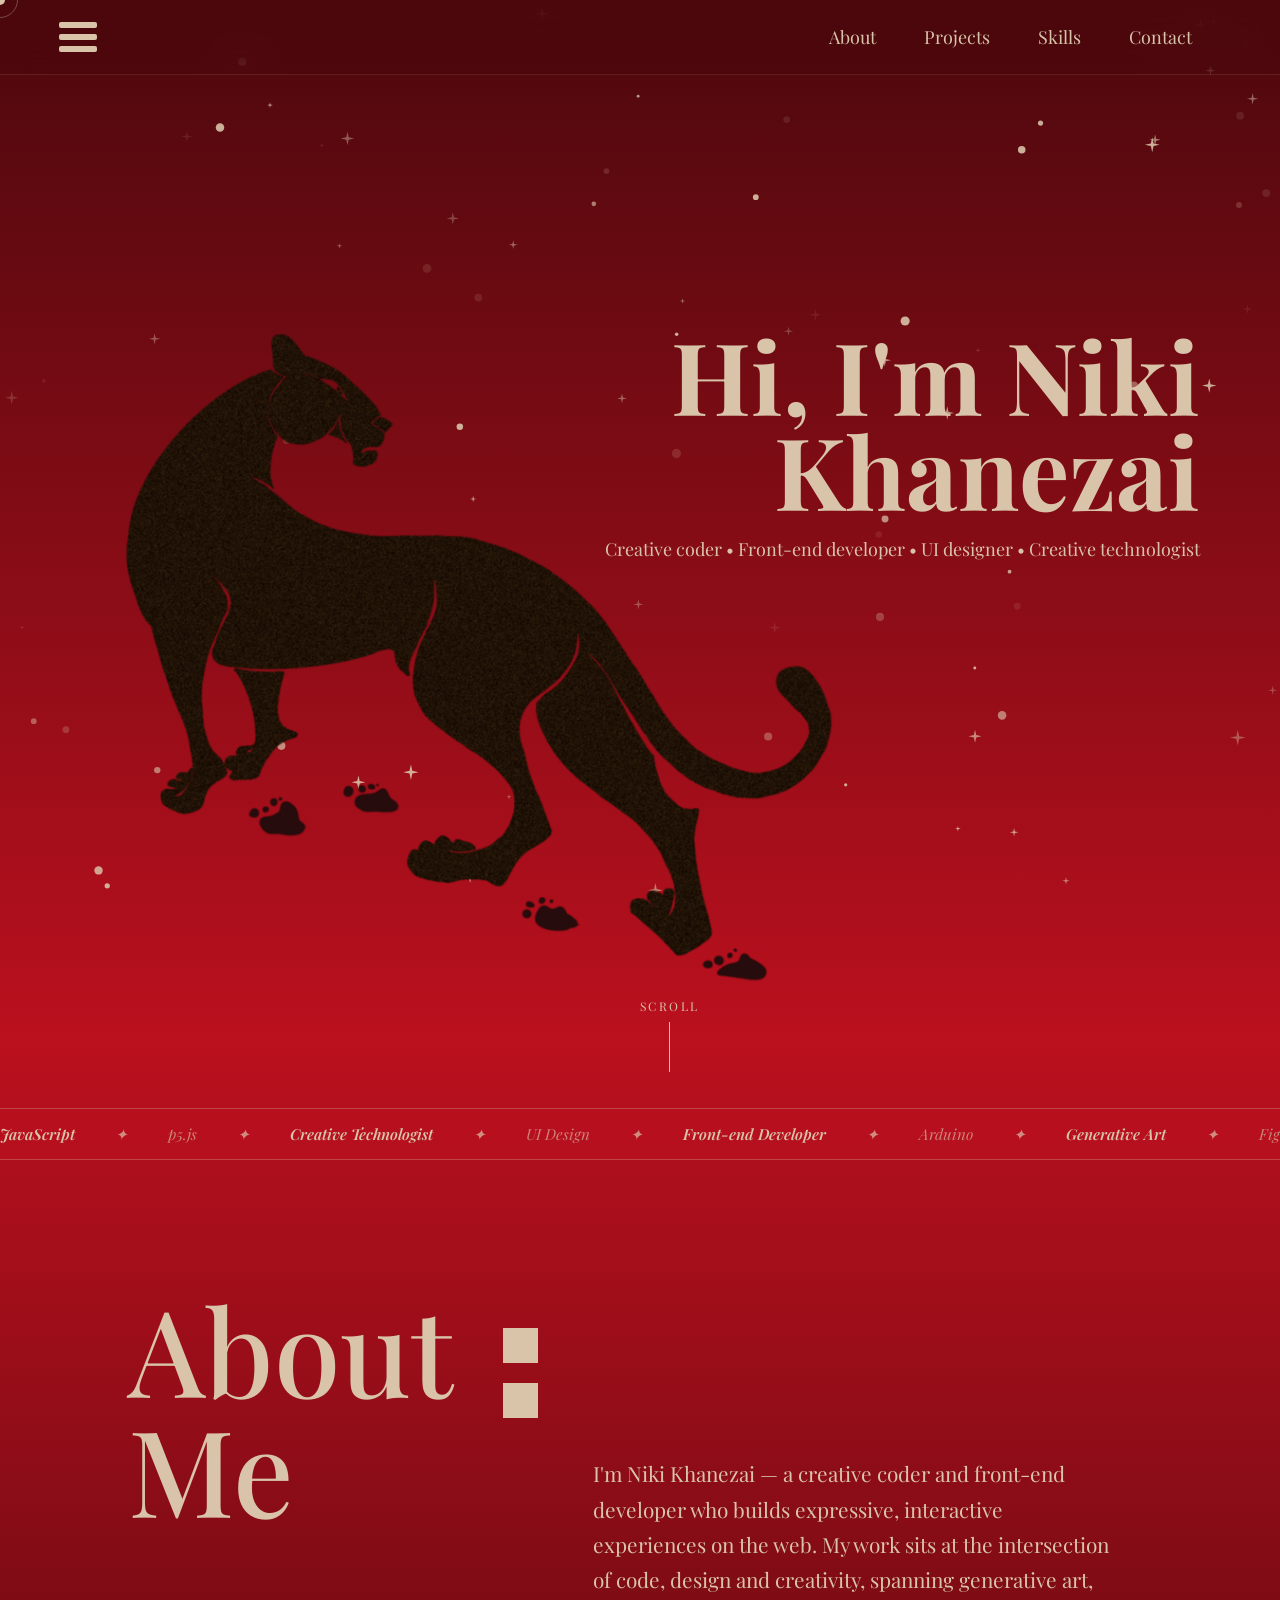
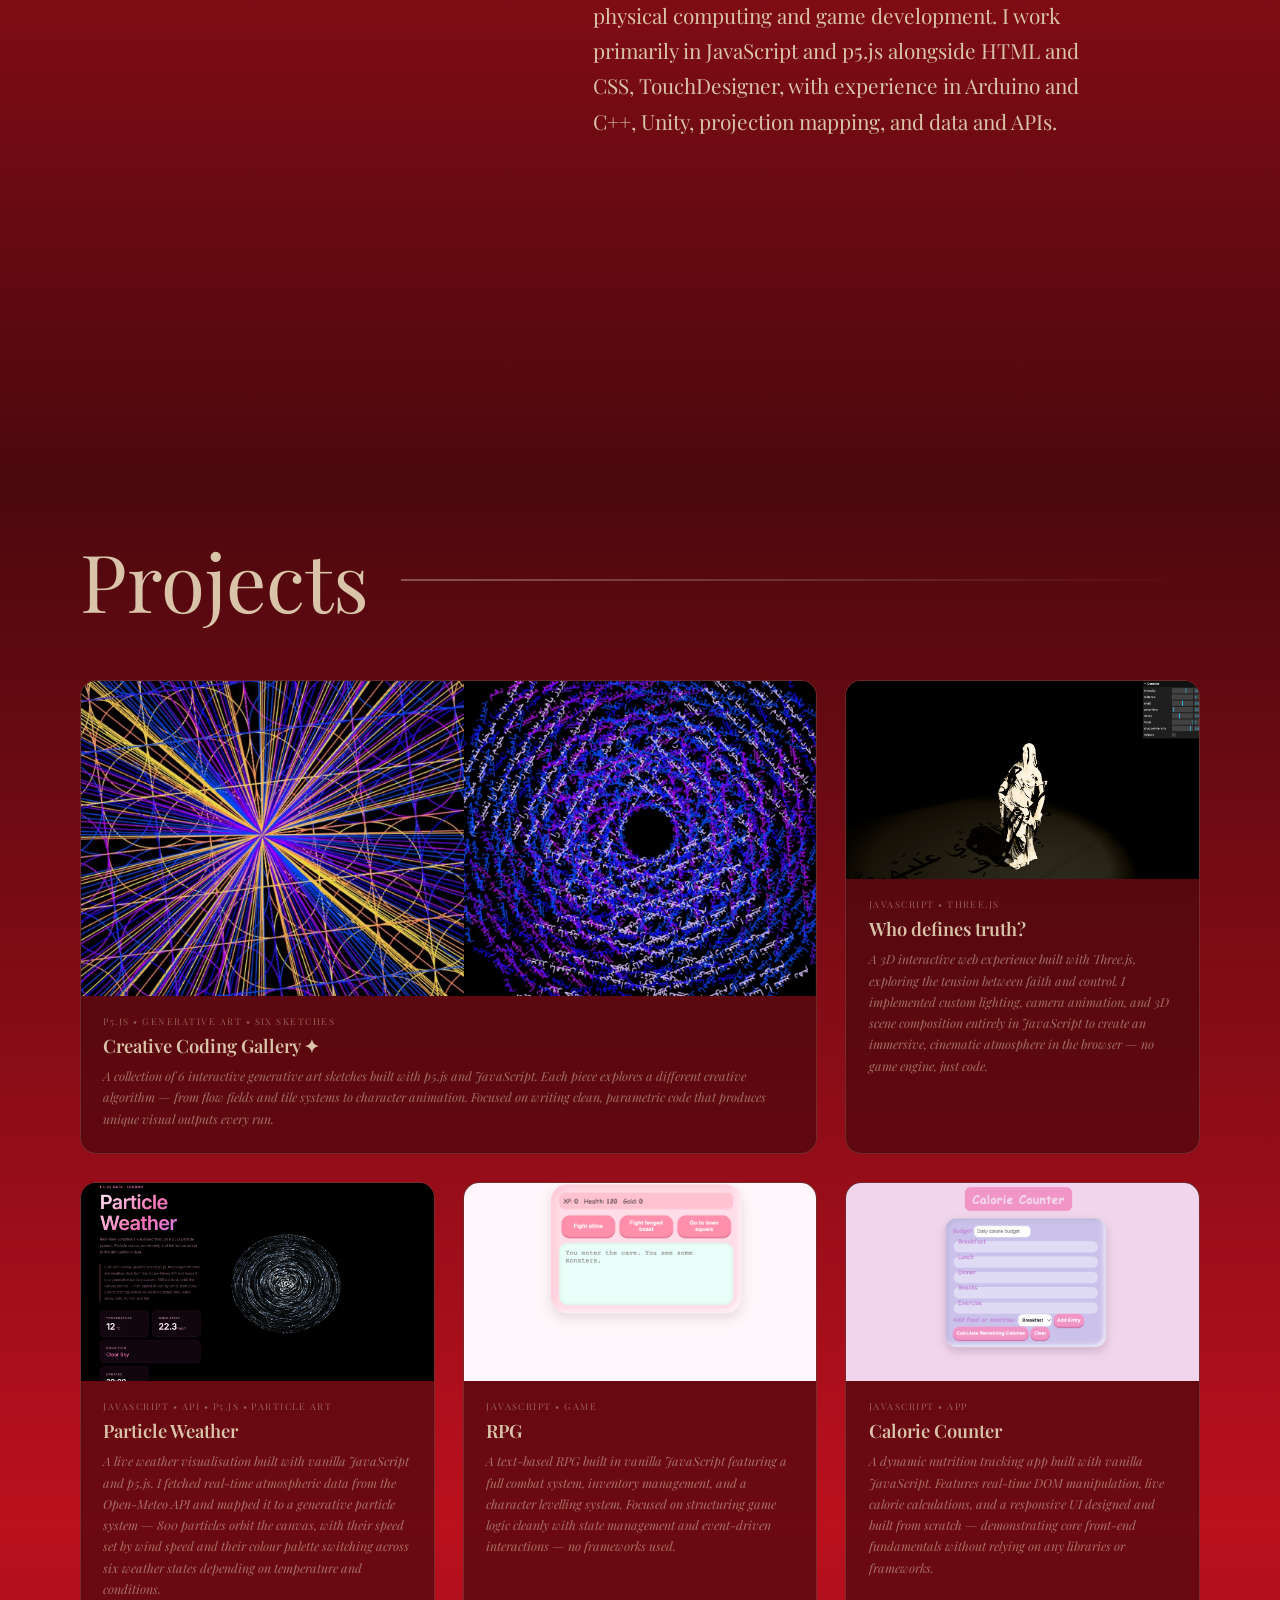
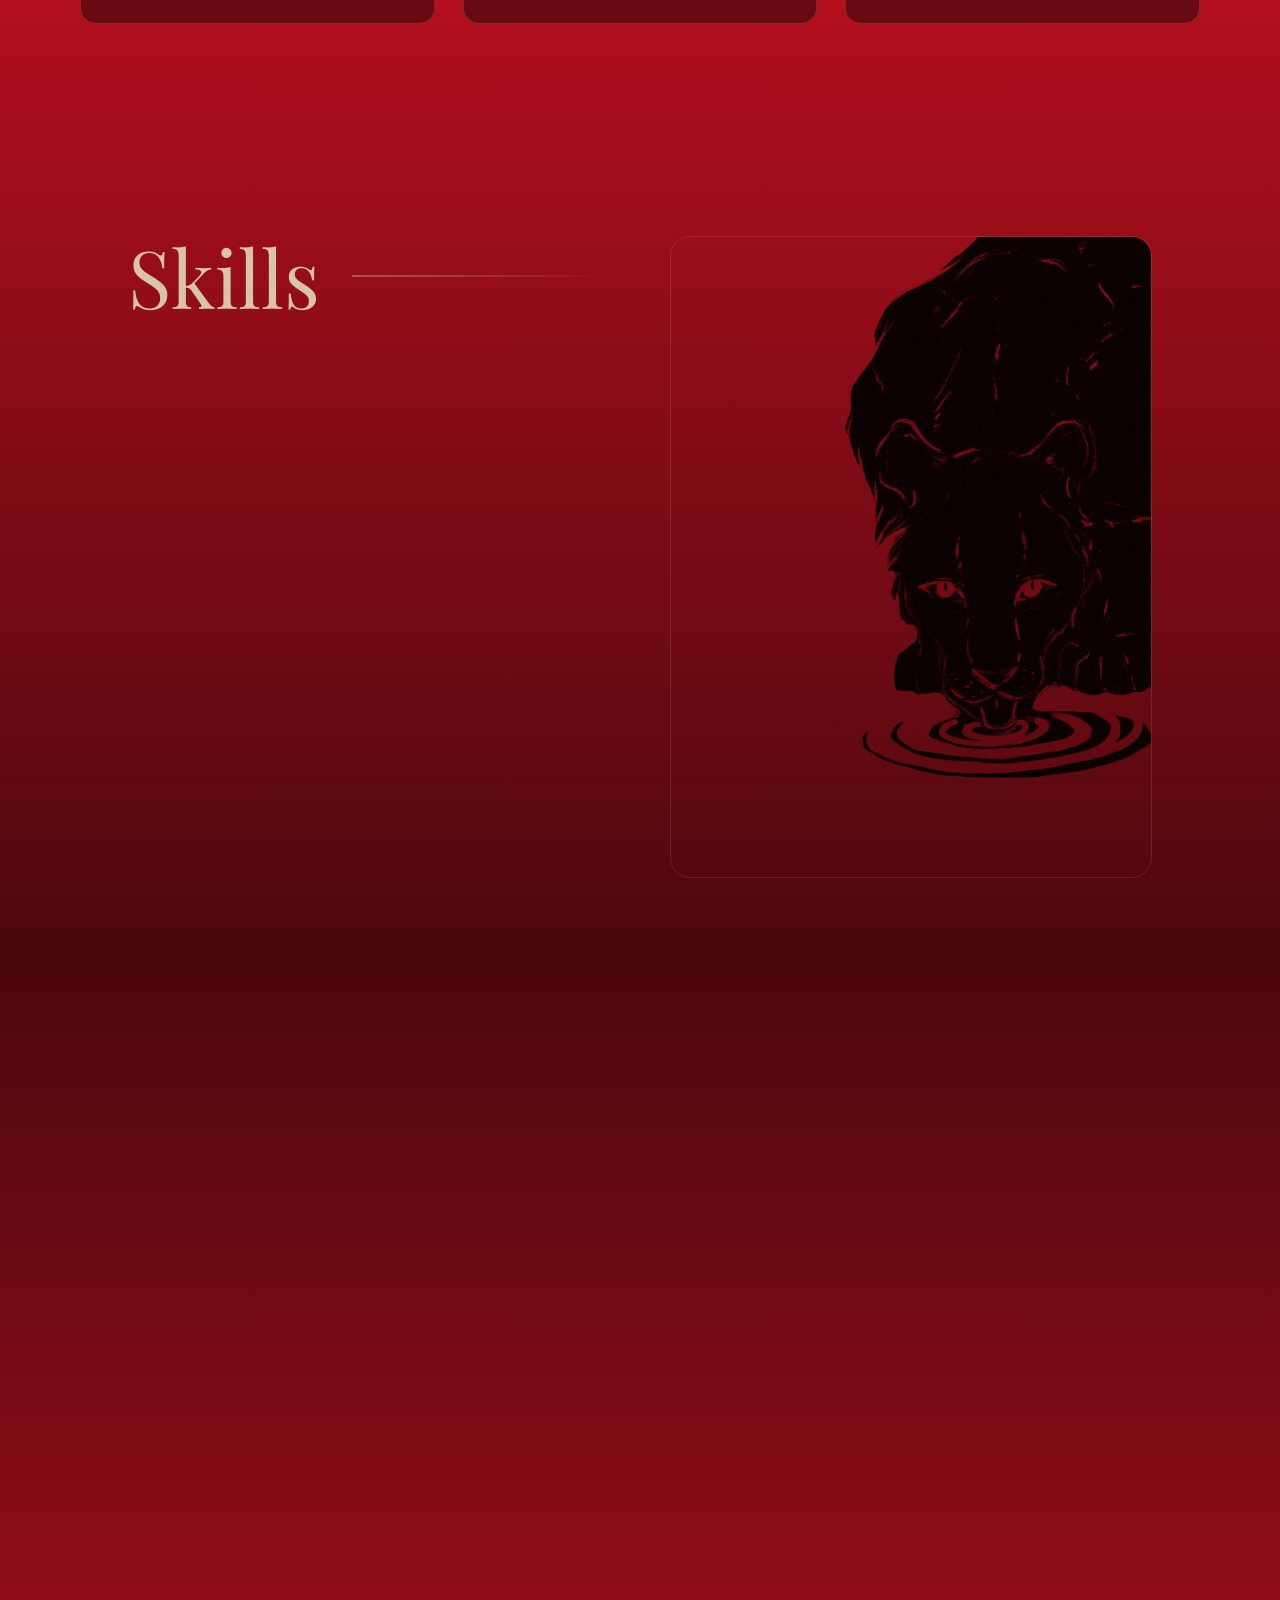
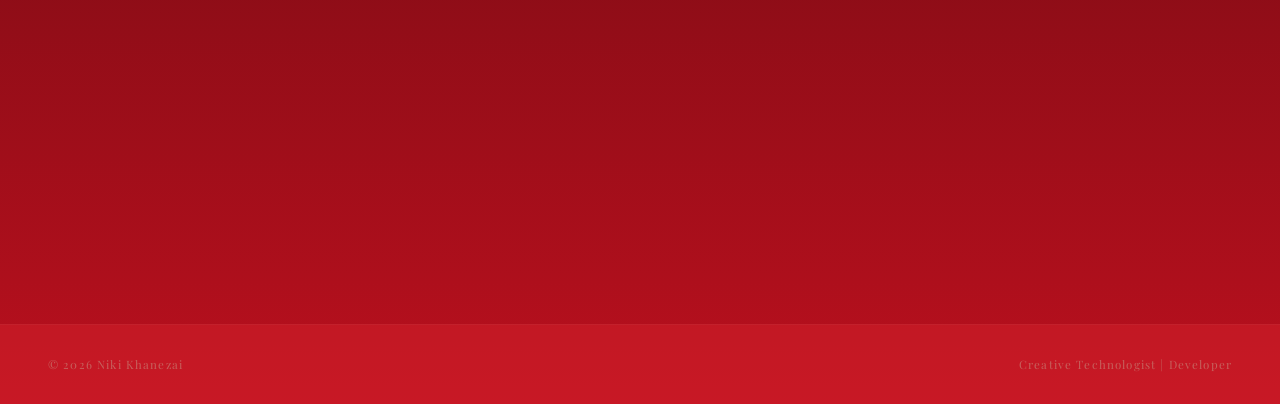
==== commit 170bf2e5: "Update index.html" ====
--- a/index.html
+++ b/index.html
@@ -155,31 +155,52 @@
     </section>
 
     <!-- EDUCATION / SKILLS -->
-    <section id="edu-section" class="edu-skills">
+   <section id="edu-section" class="edu-skills">
       <div class="edu-skills-left">
         <div class="skills-header reveal">
           <h2>Skills</h2>
           <div class="skills-header-line"></div>
         </div>
+      
         <div class="reveal">
           <div class="content-panel skills-panel active">
-            <ul>
-              <li><span class="skill-pill">JavaScript</span></li>
-              <li><span class="skill-pill">p5.js</span></li>
-              <li><span class="skill-pill">HTML</span></li>
-              <li><span class="skill-pill">CSS</span></li>
-              <li><span class="skill-pill">Arduino &amp; C++</span></li>
-              <li><span class="skill-pill">Figma</span></li>
-              <li><span class="skill-pill">UI Design</span></li>
-              <li><span class="skill-pill">Illustrator</span></li>
-              <li><span class="skill-pill">Photoshop</span></li>
-              <li><span class="skill-pill">InDesign</span></li>
-              <li><span class="skill-pill">Procreate</span></li>
-              <li><span class="skill-pill">TouchDesigner</span></li>
-            </ul>
+      
+            <div class="skills-group">
+              <span class="skills-group-label">Code</span>
+              <div class="skills-pills">
+                <span class="skill-pill">JavaScript</span>
+                <span class="skill-pill">p5.js</span>
+                <span class="skill-pill">Three.js</span>
+                <span class="skill-pill">HTML</span>
+                <span class="skill-pill">CSS</span>
+                <span class="skill-pill">C++</span>
+              </div>
+            </div>
+      
+            <div class="skills-group">
+              <span class="skills-group-label">Creative Tech</span>
+              <div class="skills-pills">
+                <span class="skill-pill">Arduino</span>
+                <span class="skill-pill">TouchDesigner</span>
+                <span class="skill-pill">Unity</span>
+                <span class="skill-pill">Projection Mapping</span>
+              </div>
+            </div>
+      
+            <div class="skills-group">
+              <span class="skills-group-label">Design</span>
+              <div class="skills-pills">
+                <span class="skill-pill">Figma</span>
+                <span class="skill-pill">UI Design</span>
+                <span class="skill-pill">Illustrator</span>
+                <span class="skill-pill">Photoshop</span>
+                <span class="skill-pill">InDesign</span>
+                <span class="skill-pill">Procreate</span>
+              </div>
+            </div>
+      
           </div>
         </div>
-    
       </div>
     
       <div class="edu-skills-right reveal" style="transition-delay:.2s">
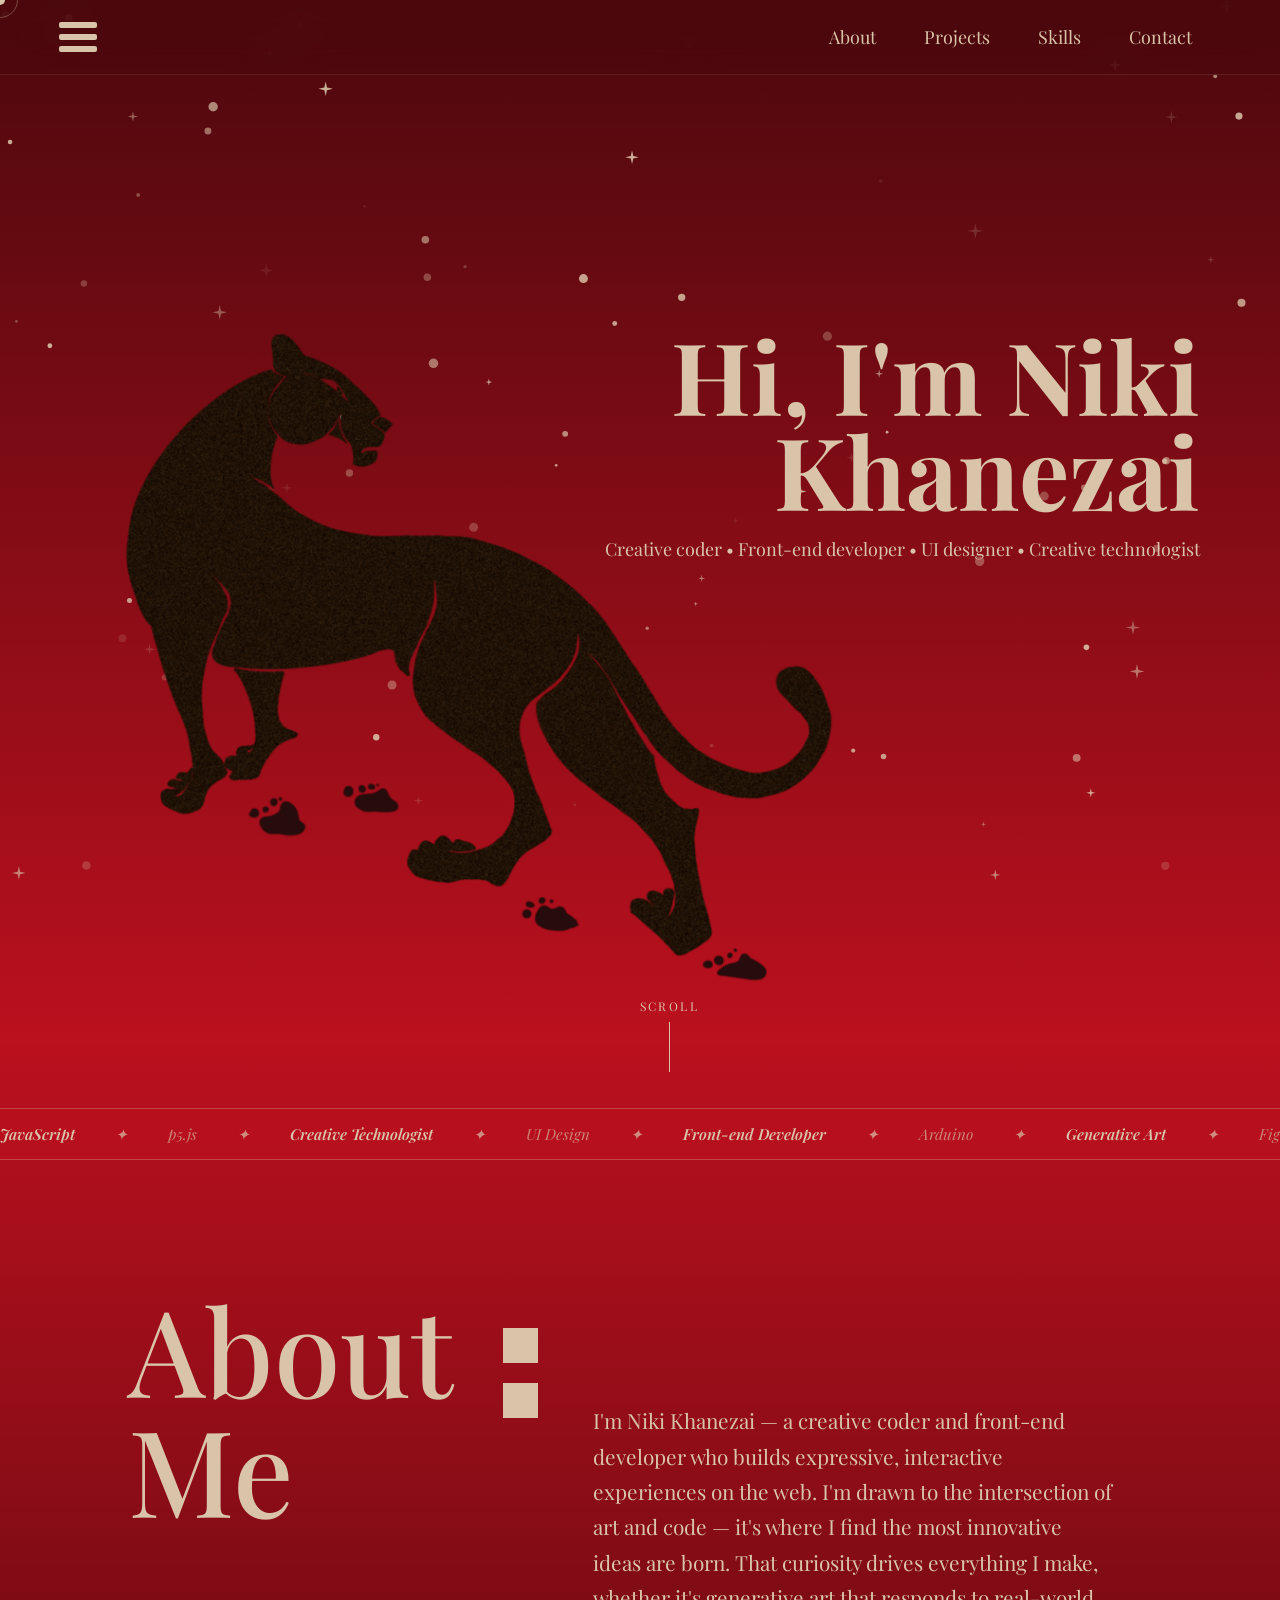
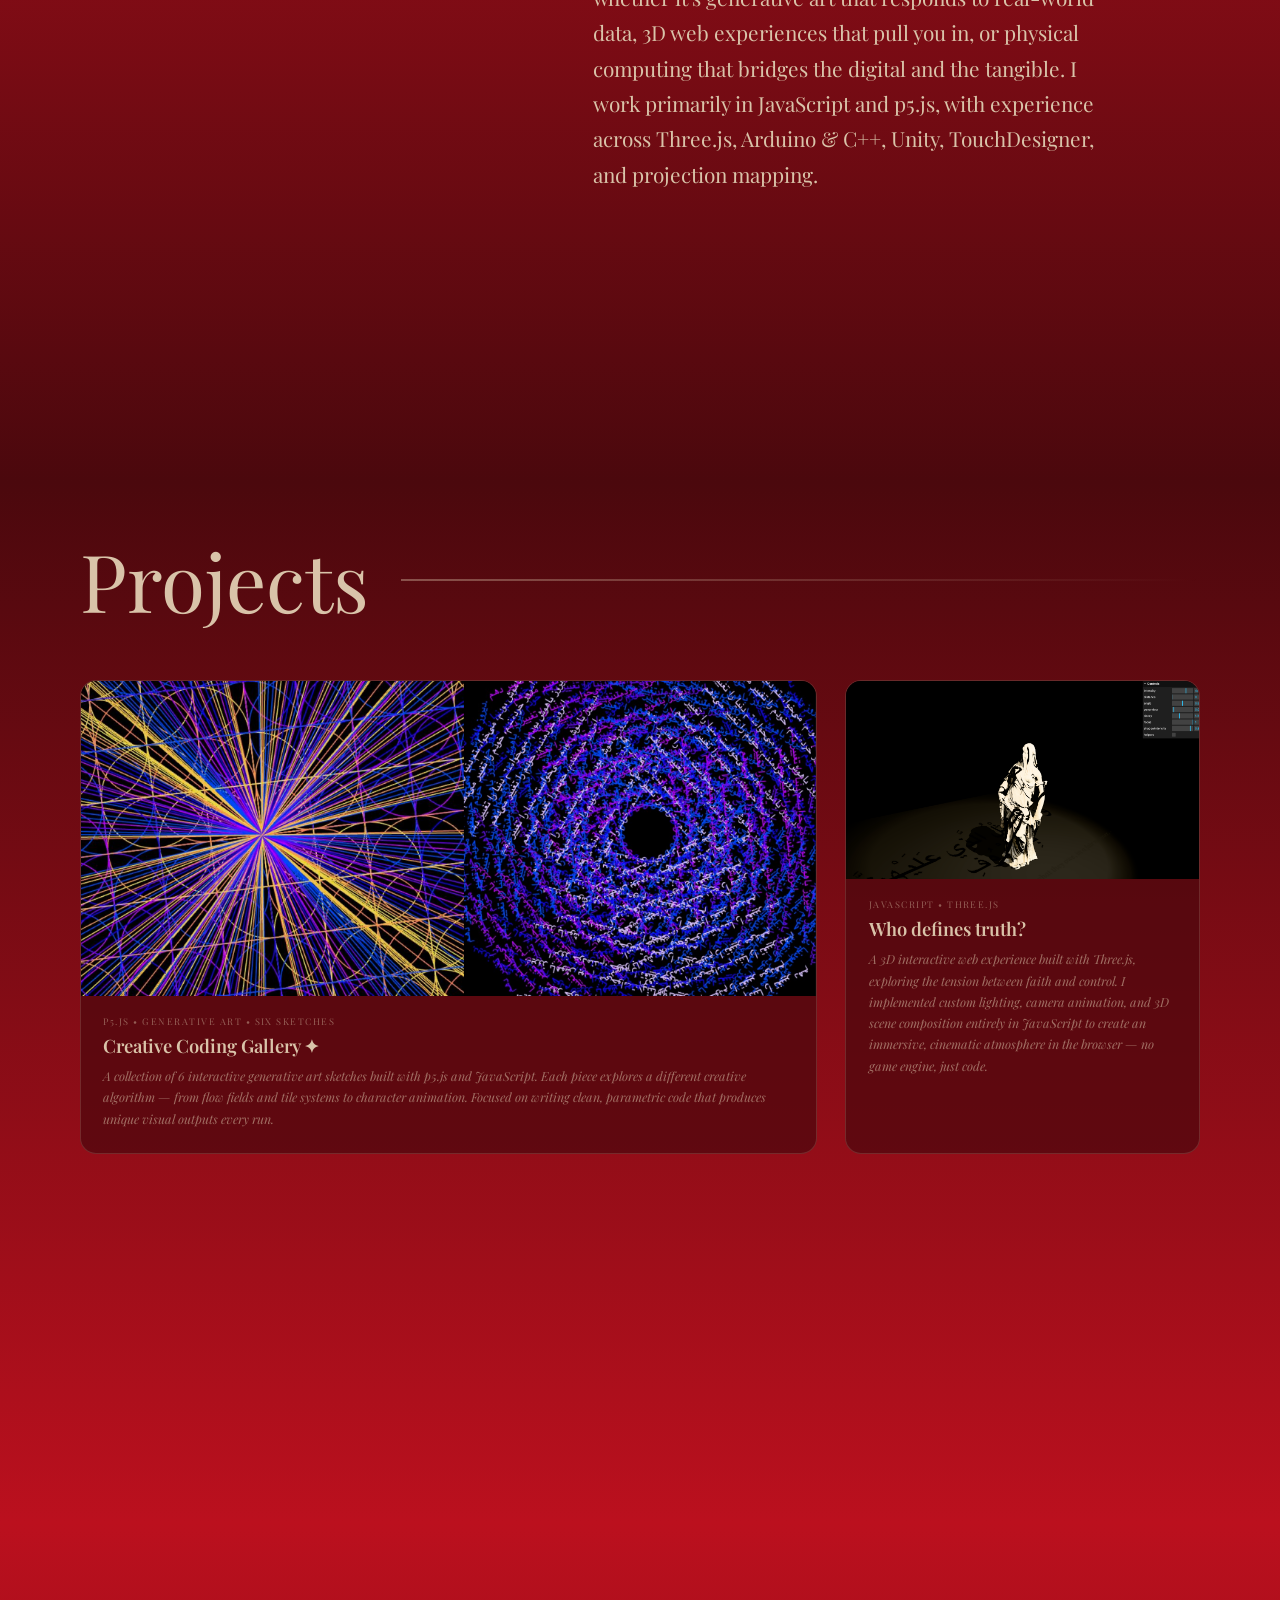
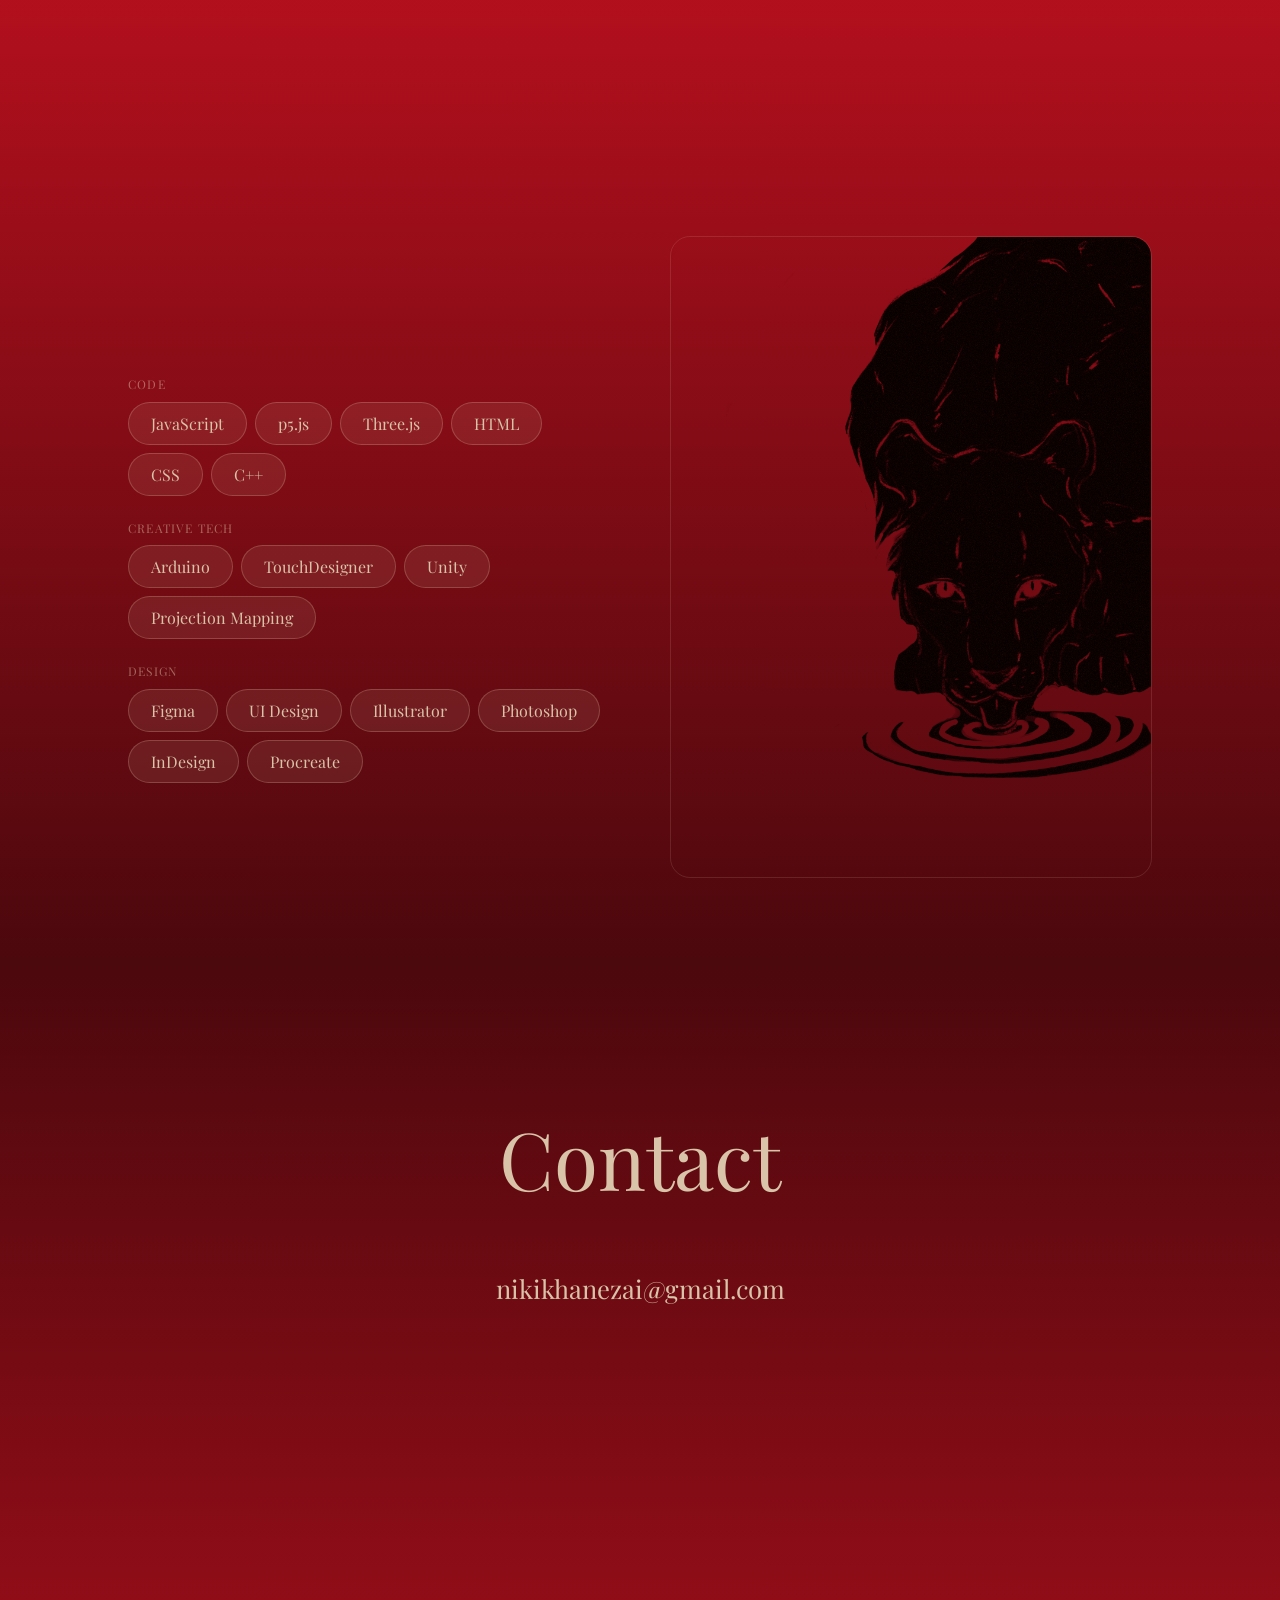
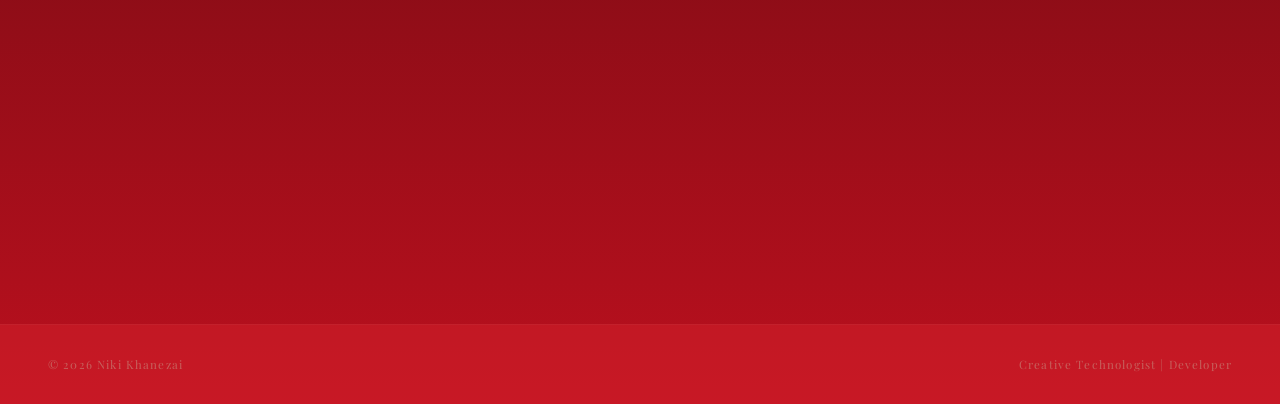
==== commit 8c09de1a: "Revise about section in index.html Updated the about section to enhance personal description and ski" ====
--- a/index.html
+++ b/index.html
@@ -69,8 +69,9 @@
     <section id="about-me" class="about-me">
       <h2 class="about-title reveal">About<br>Me</h2>
       <div class="about-text reveal" style="transition-delay:.12s">
-        <p>I'm Niki Khanezai — a creative coder and front-end developer who builds expressive, interactive experiences on the web. My work sits at the intersection of code, design and creativity, spanning generative art, physical computing and game development.
-           I work primarily in JavaScript and p5.js alongside HTML and CSS, TouchDesigner, with experience in Arduino and C++, Unity, projection mapping, and data and APIs.</p>
+        <p>I'm Niki Khanezai — a creative coder and front-end developer who builds expressive, interactive experiences on the web.
+          I'm drawn to the intersection of art and code — it's where I find the most innovative ideas are born. That curiosity drives everything I make, whether it's generative art that responds to real-world data, 3D web experiences that pull you in, or physical computing that bridges the digital and the tangible.
+          I work primarily in JavaScript and p5.js, with experience across Three.js, Arduino & C++, Unity, TouchDesigner, and projection mapping.</p>
       </div>
     </section>
 
--- a/style.css
+++ b/style.css
@@ -231,6 +231,25 @@
      background: linear-gradient(90deg, var(--cream), transparent);
      opacity: .4;
    }
+
+.skills-group {
+  margin-bottom: 1.5rem;
+}
+
+.skills-group-label {
+  display: block;
+  font-size: 0.75rem;
+  letter-spacing: 0.1em;
+  text-transform: uppercase;
+  opacity: 0.5;
+  margin-bottom: 0.6rem;
+}
+
+.skills-pills {
+  display: flex;
+  flex-wrap: wrap;
+  gap: 0.5rem;
+}
    
    /* ── CONTACT ── */
    .contact {
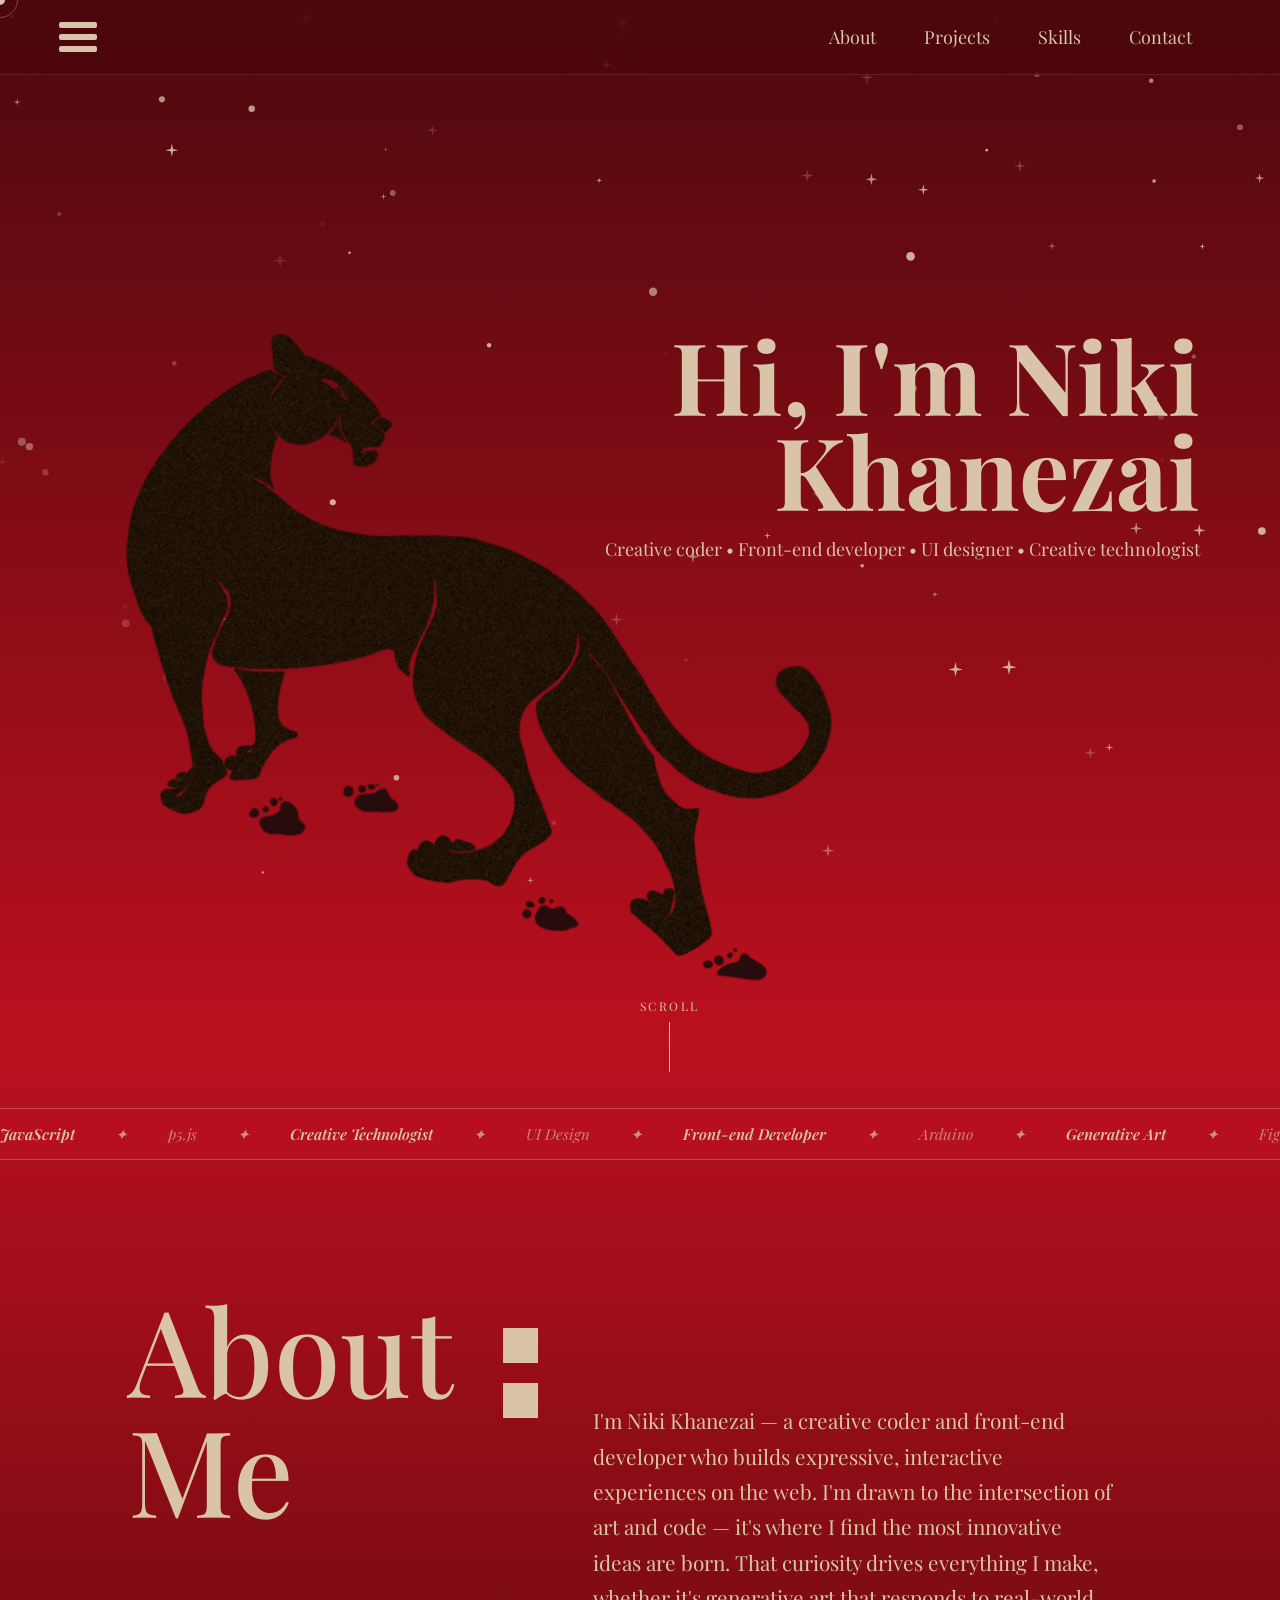
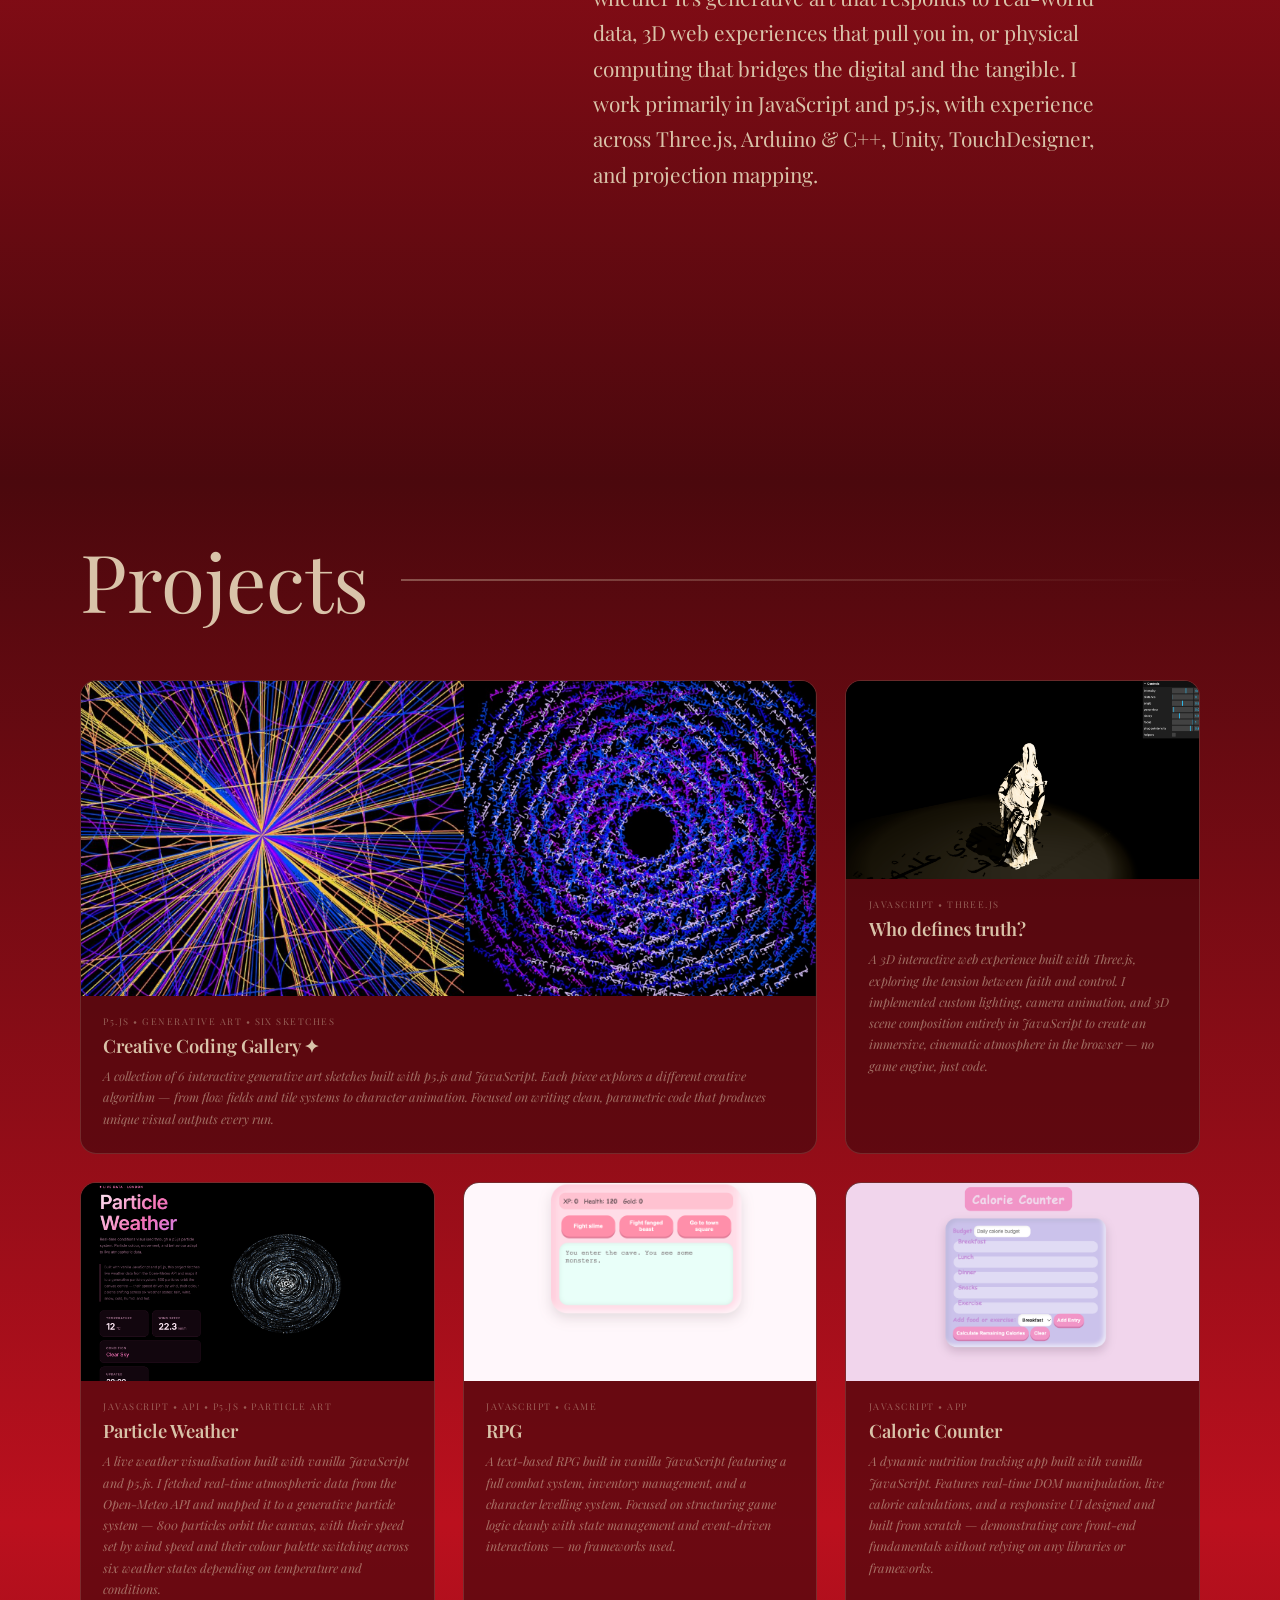
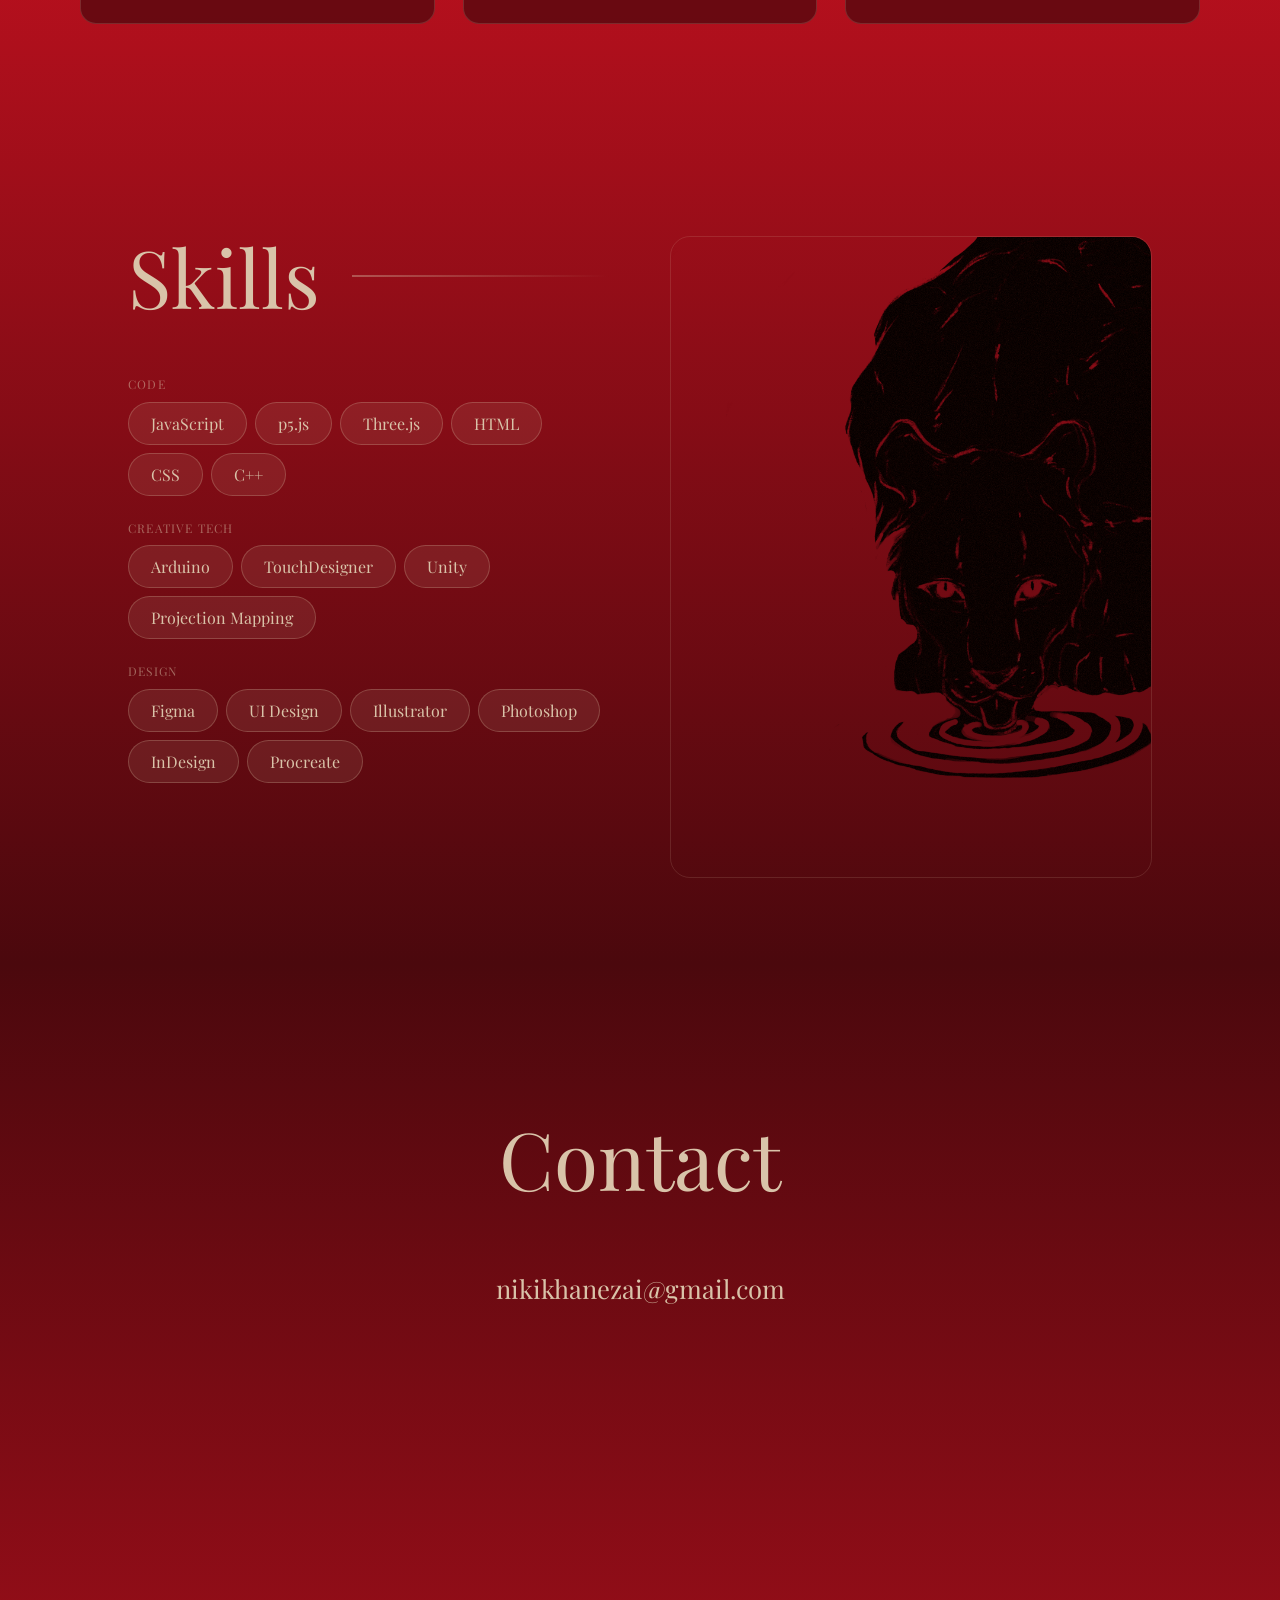
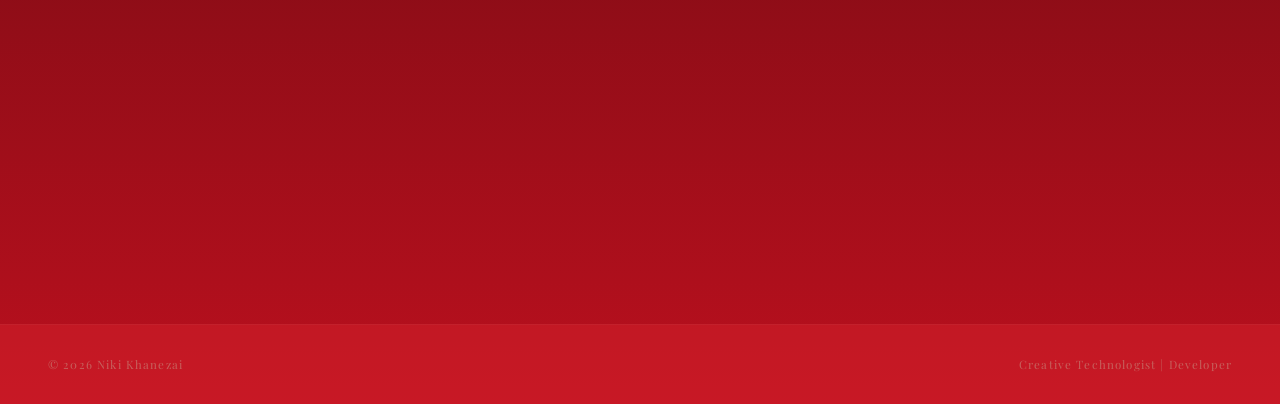
==== commit ed77699a: "Update index.html" ====
--- a/index.html
+++ b/index.html
@@ -216,7 +216,7 @@
       <p class="reveal" style="transition-delay:.14s"><a href="https://github.com/Nkanziii" target="_blank">GitHub</a></p>
       <p class="reveal" style="transition-delay:.18s"><a href="https://www.linkedin.com/in/niki-khanezai-4ab5642aa/" target="_blank">LinkedIn</a></p>
       <p class="reveal" style="transition-delay:.22s"><a href="https://www.behance.net/nikikhanezai2" target="_blank">Behance</a></p>
-      <a href="brand-new-cv.pdf" class="cv reveal" style="transition-delay:.28s">Download CV</a>
+      <a href="complete-new-cv.pdf" class="cv reveal" style="transition-delay:.28s">Download CV</a>
     </section>
 
   </main>
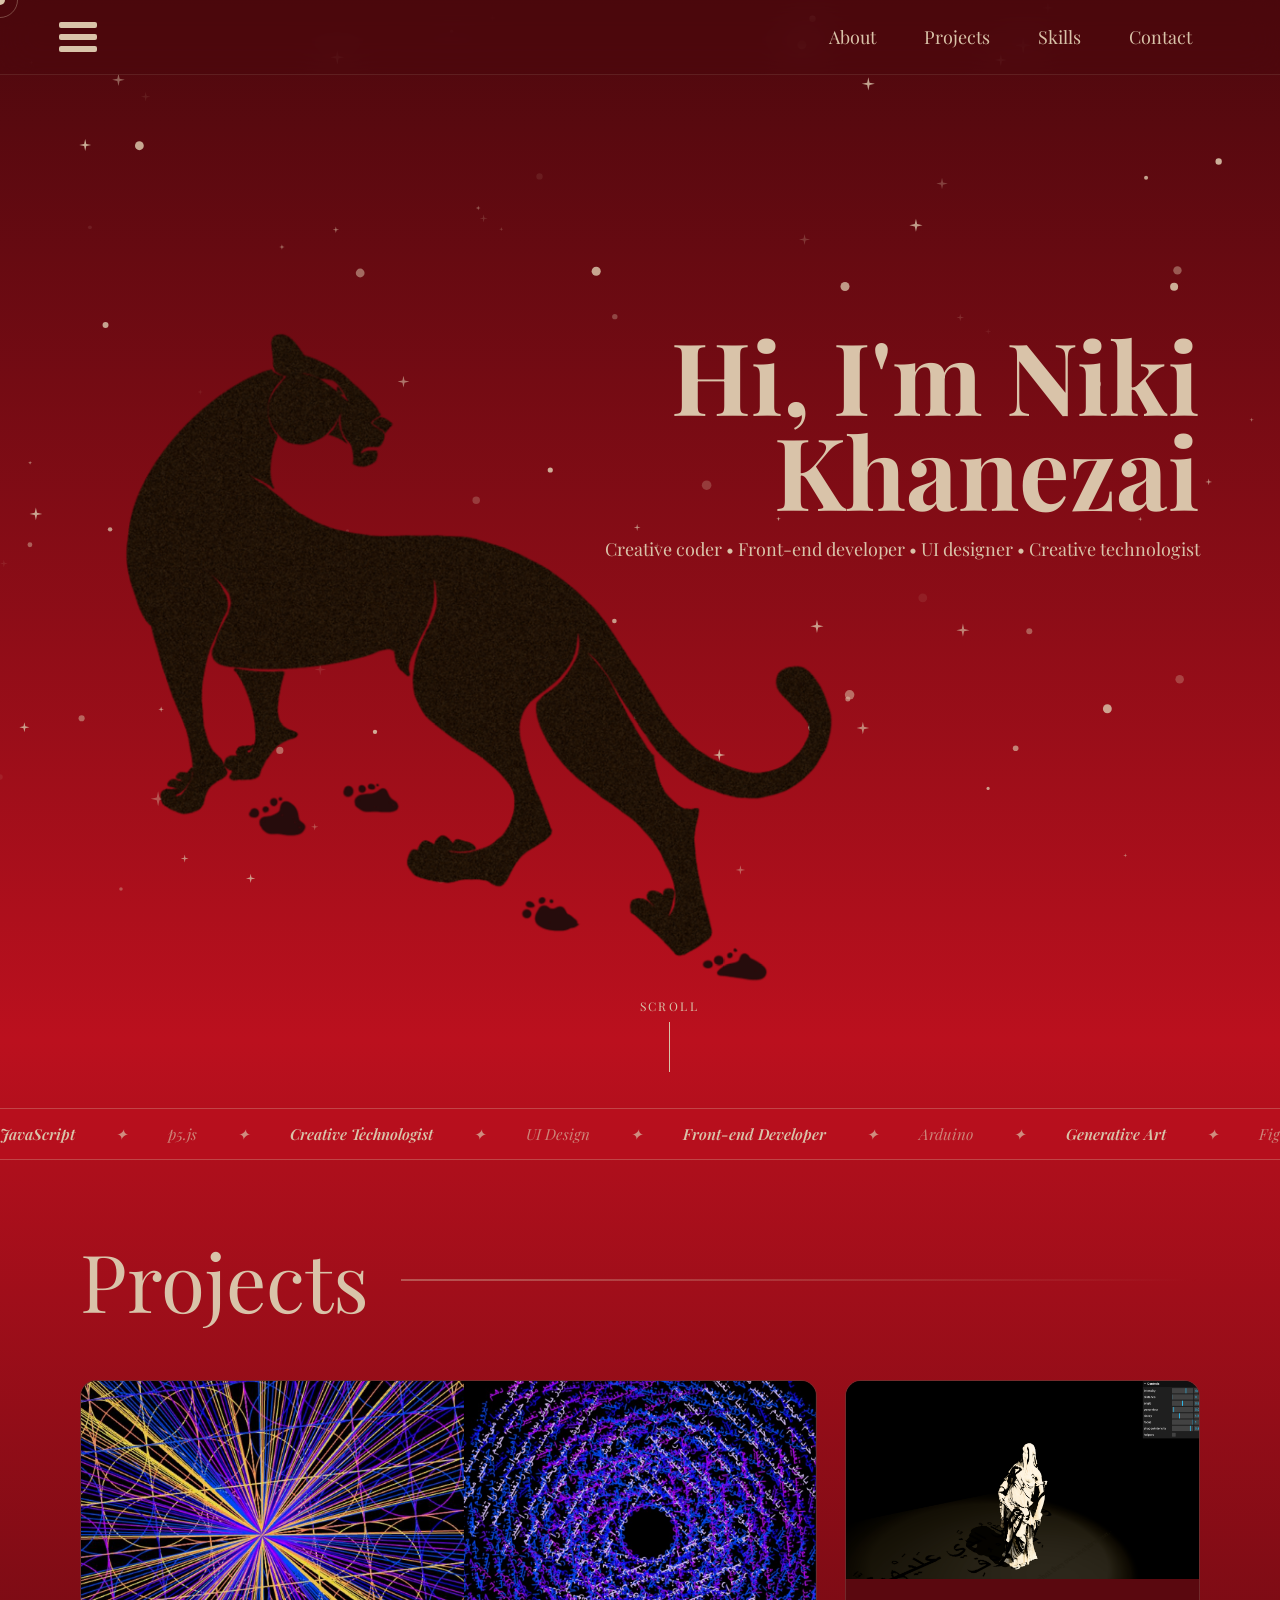
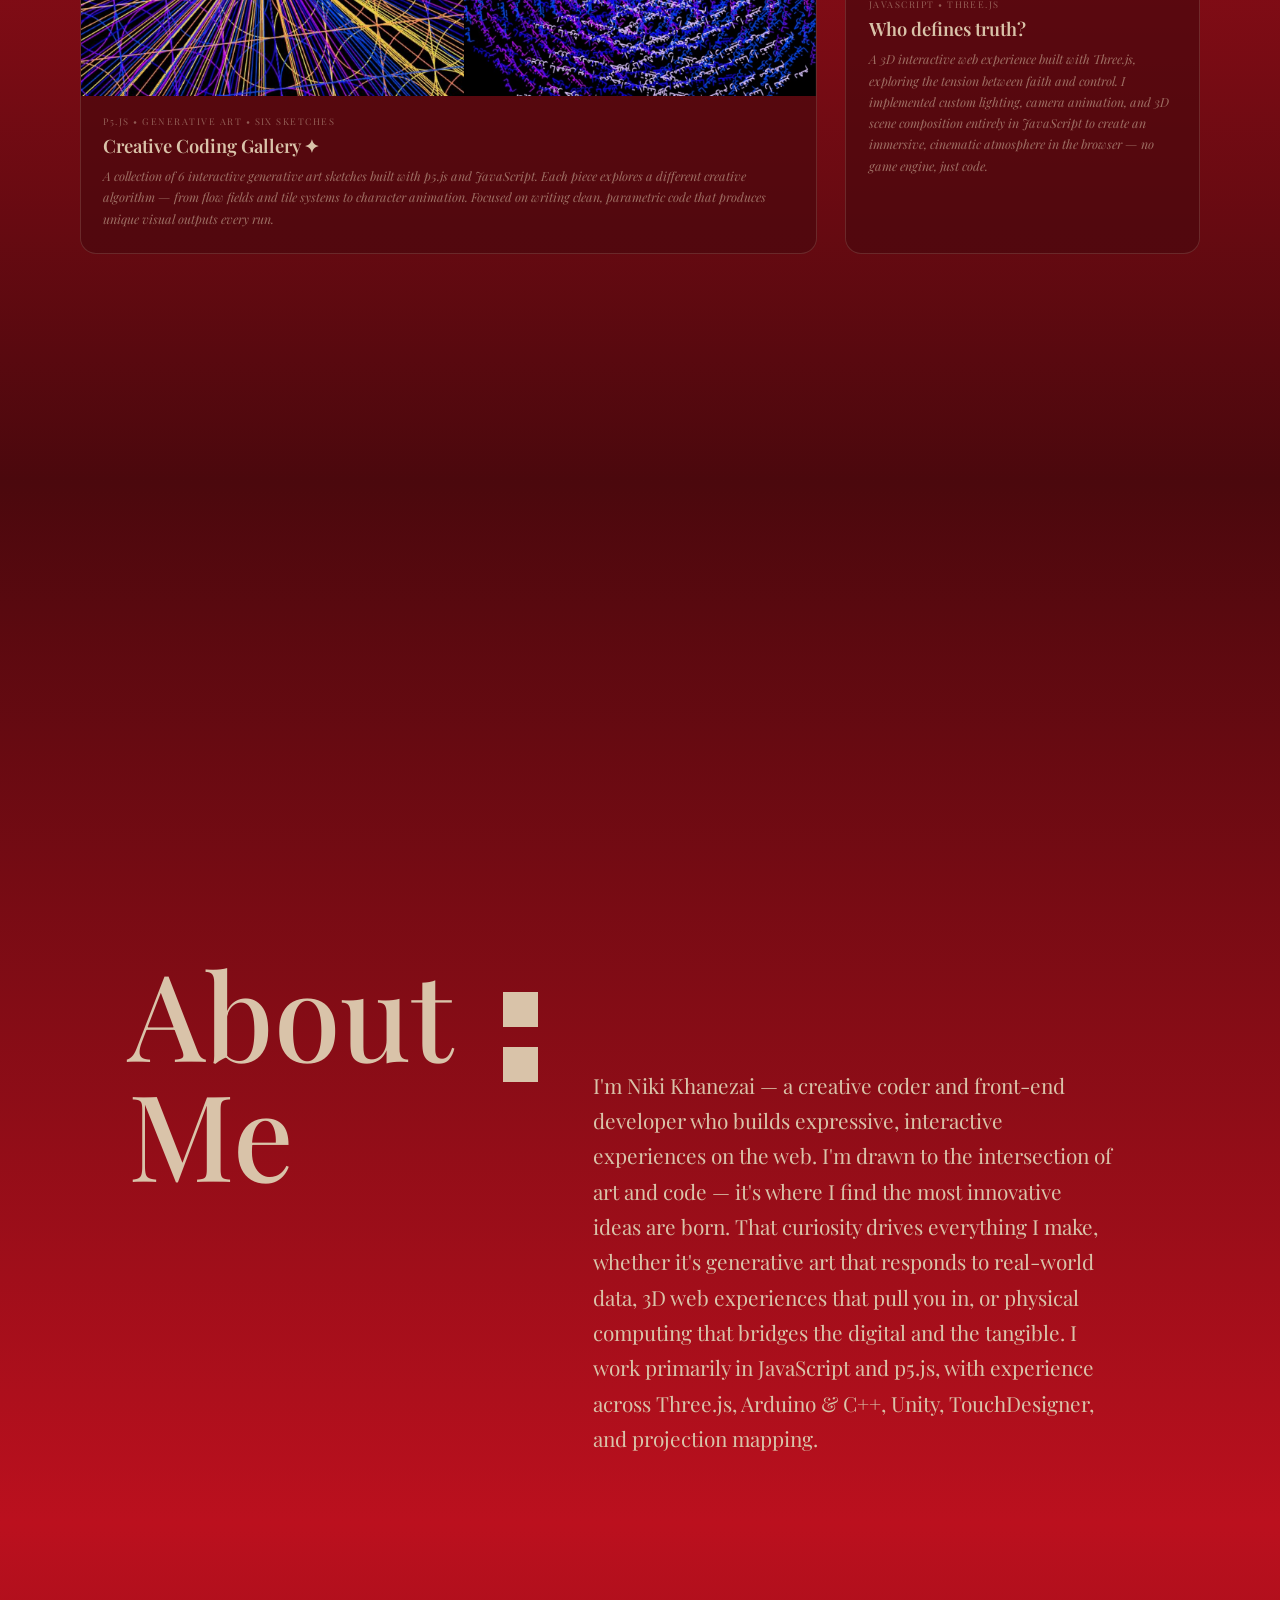
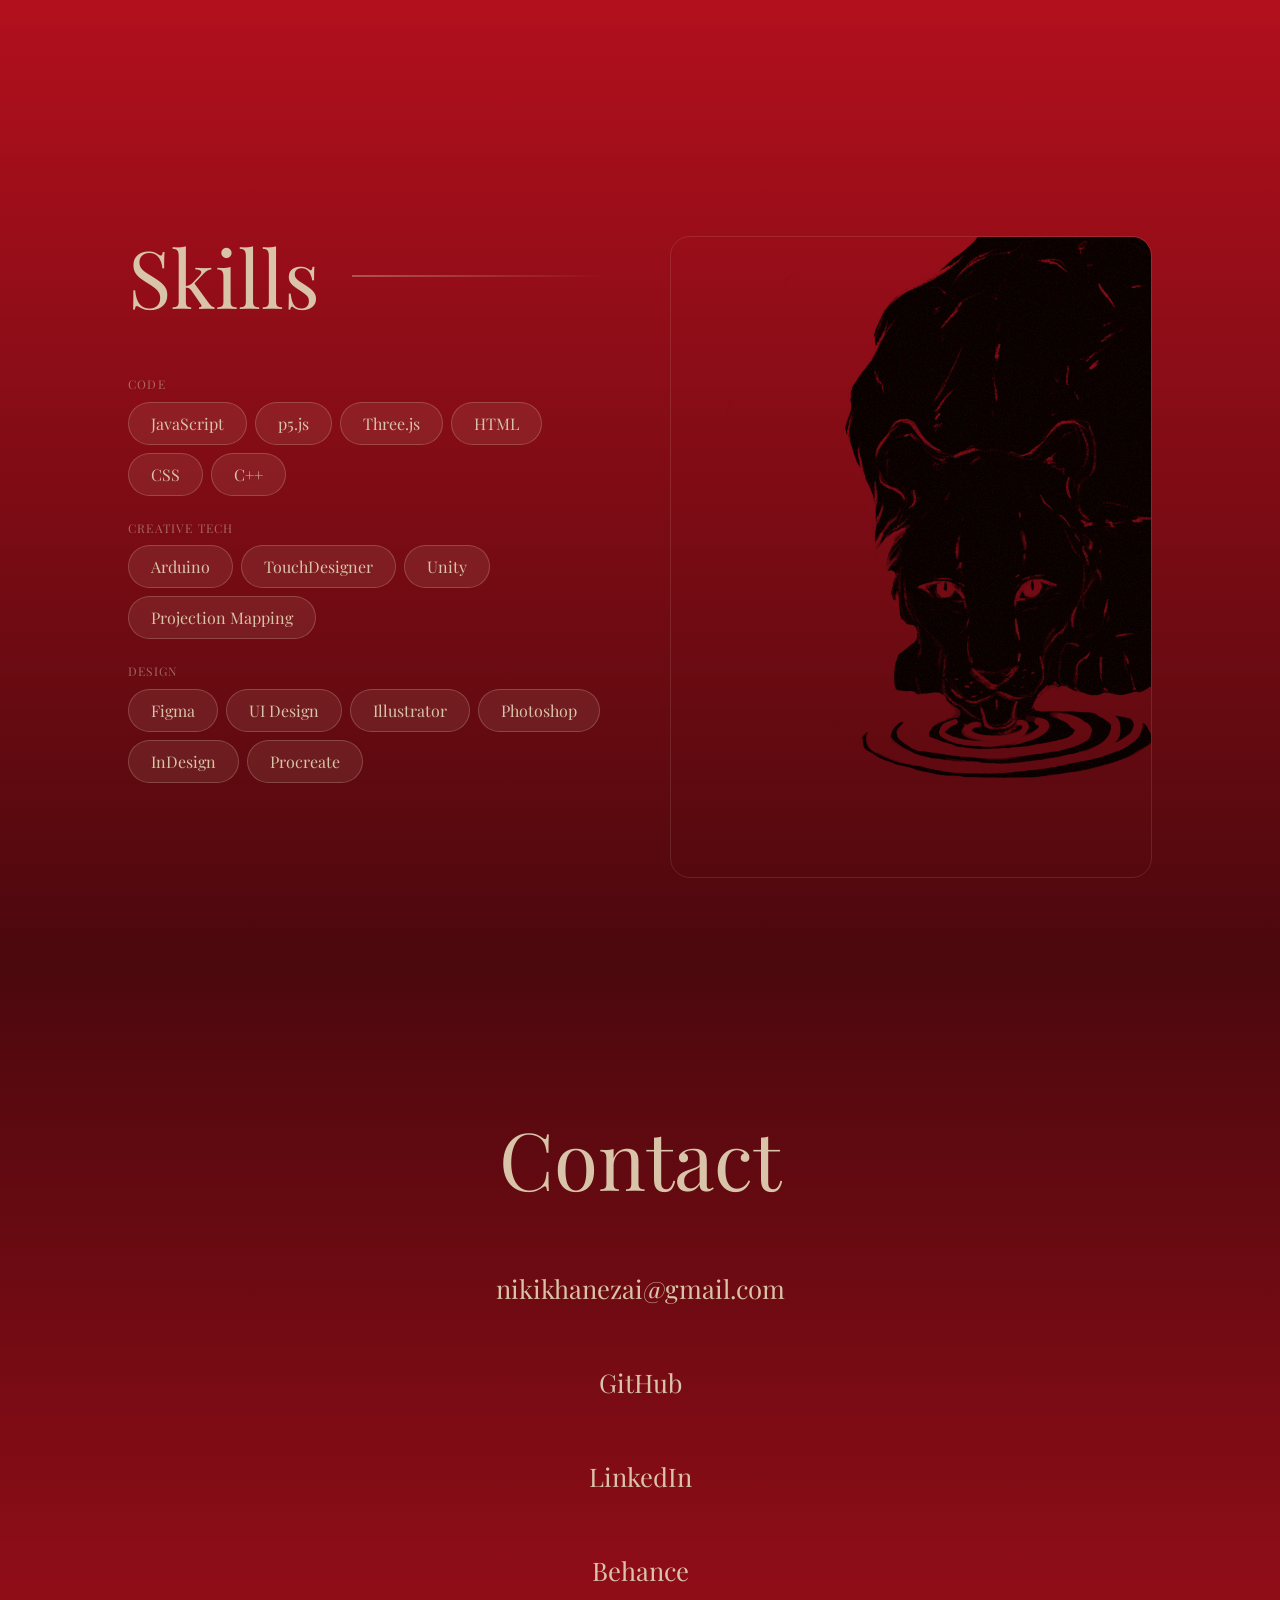
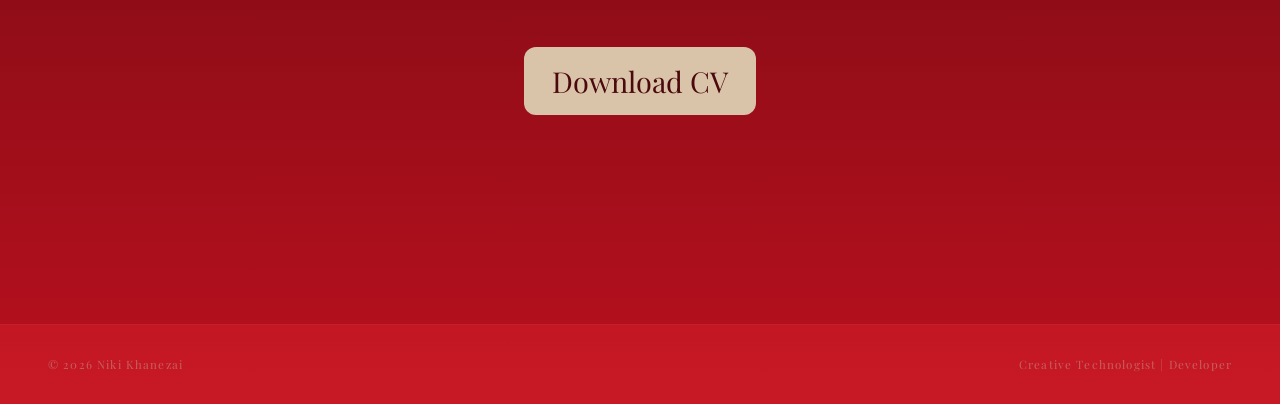
==== commit b3a56a72: "Update index.html" ====
--- a/index.html
+++ b/index.html
@@ -65,93 +65,93 @@
 
   <main>
 
-    <!-- ABOUT -->
+    <!-- PROJECTS -->
+    <section id="projects" class="projects">
+      <div class="projects-header reveal">
+        <h2>Projects</h2>
+        <div class="projects-header-line"></div>
+      </div>
+      <div class="project-grid">
+
+        <!-- P5.JS SKETCHES  -->
+        <a href="sketches.html" class="project-card wide reveal" style="transition-delay:.15s">
+          <div class="project-card-thumb">
+            <img src="p5-sketches.png" alt="sketches-illustration">
+          </div>
+          <div class="project-card-body">
+            <span class="project-card-tag">p5.js • Generative Art • Six Sketches</span>
+            <h3 class="project-card-title">Creative Coding Gallery ✦</h3>
+            <p class="project-card-desc">A collection of 6 interactive generative art sketches built with p5.js and JavaScript. Each piece explores a different creative algorithm — from flow fields and tile systems to character animation.
+              Focused on writing clean, parametric code that produces unique visual outputs every run.</p>
+          </div>
+        </a>
+
+        <!-- Who defines truth? - three.js  -->
+        <a href="https://nkanziii.github.io/Who-defines-truth/" class="project-card reveal">
+          <div class="project-card-thumb">
+            <img src="three.png" alt="three.js illustration">
+          </div>
+          <div class="project-card-body">
+            <span class="project-card-tag">JavaScript • Three.js</span>
+            <h3 class="project-card-title">Who defines truth?</h3>
+            <p class="project-card-desc">
+              A 3D interactive web experience built with Three.js, exploring the tension between faith and control. 
+              I implemented custom lighting, camera animation, and 3D scene composition entirely in JavaScript to create an immersive,
+              cinematic atmosphere in the browser — no game engine, just code.</p>
+          </div>
+        </a>
+
+
+        <!-- Weather Particle Site -->
+        <a href="https://nkanziii.github.io/Particle-Weather-vortex/" target="_blank" class="project-card reveal" style="transition-delay:.1s">
+          <div class="project-card-thumb">
+            <img src="weather.jpg" alt="weather website">
+          </div>
+          <div class="project-card-body">
+            <span class="project-card-tag">JavaScript • API • P5.js • Particle art </span>
+            <h3 class="project-card-title">Particle Weather</h3>
+            <p class="project-card-desc">A live weather visualisation built with vanilla JavaScript and p5.js. I fetched real-time atmospheric data from the Open-Meteo API and mapped it to a generative particle system — 
+              800 particles orbit the canvas, with their speed set by wind speed and their colour palette switching across six weather states depending on temperature and conditions.</p>
+          </div>
+        </a>
+
+
+        <!-- JS RPG  -->
+        <a href="https://nkanziii.github.io/Role-Play-Game/" target="_blank" class="project-card reveal" style="transition-delay:.1s">
+          <div class="project-card-thumb">
+            <img src="rpg.png" alt="rpg illustration">
+          </div>
+          <div class="project-card-body">
+            <span class="project-card-tag">JavaScript • Game</span>
+            <h3 class="project-card-title">RPG</h3>
+            <p class="project-card-desc">A text-based RPG built in vanilla JavaScript featuring a full combat system, inventory management, and a character levelling system.
+              Focused on structuring game logic cleanly with state management and event-driven interactions — no frameworks used.</p>
+          </div>
+        </a>
+
+        <!-- CALORIE COUNTER  -->
+        <a href="https://nkanziii.github.io/Building-Calorie-Counter/" target="_blank" class="project-card reveal" style="transition-delay:.14s">
+          <div class="project-card-thumb">
+            <img src="calorie.png" alt="calorie illustration">
+          </div>
+          <div class="project-card-body">
+            <span class="project-card-tag">JavaScript • App</span>
+            <h3 class="project-card-title">Calorie Counter</h3>
+            <p class="project-card-desc">A dynamic nutrition tracking app built with vanilla JavaScript. 
+            Features real-time DOM manipulation, live calorie calculations, and a responsive UI designed and built from scratch — demonstrating core front-end fundamentals without relying on any libraries or frameworks.</p>
+          </div>
+        </a>
+
+      </div>
+    </section>
+
+     <!-- ABOUT -->
     <section id="about-me" class="about-me">
       <h2 class="about-title reveal">About<br>Me</h2>
       <div class="about-text reveal" style="transition-delay:.12s">
         <p>I'm Niki Khanezai — a creative coder and front-end developer who builds expressive, interactive experiences on the web.
           I'm drawn to the intersection of art and code — it's where I find the most innovative ideas are born. That curiosity drives everything I make, whether it's generative art that responds to real-world data, 3D web experiences that pull you in, or physical computing that bridges the digital and the tangible.
           I work primarily in JavaScript and p5.js, with experience across Three.js, Arduino & C++, Unity, TouchDesigner, and projection mapping.</p>
-      </div>
-    </section>
-
-    <!-- PROJECTS -->
-    <section id="projects" class="projects">
-      <div class="projects-header reveal">
-        <h2>Projects</h2>
-        <div class="projects-header-line"></div>
-      </div>
-      <div class="project-grid">
-
-        <!-- P5.JS SKETCHES  -->
-        <a href="sketches.html" class="project-card wide reveal" style="transition-delay:.15s">
-          <div class="project-card-thumb">
-            <img src="p5-sketches.png" alt="sketches-illustration">
-          </div>
-          <div class="project-card-body">
-            <span class="project-card-tag">p5.js • Generative Art • Six Sketches</span>
-            <h3 class="project-card-title">Creative Coding Gallery ✦</h3>
-            <p class="project-card-desc">A collection of 6 interactive generative art sketches built with p5.js and JavaScript. Each piece explores a different creative algorithm — from flow fields and tile systems to character animation.
-              Focused on writing clean, parametric code that produces unique visual outputs every run.</p>
-          </div>
-        </a>
-
-        <!-- Who defines truth? - three.js  -->
-        <a href="https://nkanziii.github.io/Who-defines-truth/" class="project-card reveal">
-          <div class="project-card-thumb">
-            <img src="three.png" alt="three.js illustration">
-          </div>
-          <div class="project-card-body">
-            <span class="project-card-tag">JavaScript • Three.js</span>
-            <h3 class="project-card-title">Who defines truth?</h3>
-            <p class="project-card-desc">
-              A 3D interactive web experience built with Three.js, exploring the tension between faith and control. 
-              I implemented custom lighting, camera animation, and 3D scene composition entirely in JavaScript to create an immersive,
-              cinematic atmosphere in the browser — no game engine, just code.</p>
-          </div>
-        </a>
-
-
-        <!-- Weather Particle Site -->
-        <a href="https://nkanziii.github.io/Particle-Weather-vortex/" target="_blank" class="project-card reveal" style="transition-delay:.1s">
-          <div class="project-card-thumb">
-            <img src="weather.jpg" alt="weather website">
-          </div>
-          <div class="project-card-body">
-            <span class="project-card-tag">JavaScript • API • P5.js • Particle art </span>
-            <h3 class="project-card-title">Particle Weather</h3>
-            <p class="project-card-desc">A live weather visualisation built with vanilla JavaScript and p5.js. I fetched real-time atmospheric data from the Open-Meteo API and mapped it to a generative particle system — 
-              800 particles orbit the canvas, with their speed set by wind speed and their colour palette switching across six weather states depending on temperature and conditions.</p>
-          </div>
-        </a>
-
-
-        <!-- JS RPG  -->
-        <a href="https://nkanziii.github.io/Role-Play-Game/" target="_blank" class="project-card reveal" style="transition-delay:.1s">
-          <div class="project-card-thumb">
-            <img src="rpg.png" alt="rpg illustration">
-          </div>
-          <div class="project-card-body">
-            <span class="project-card-tag">JavaScript • Game</span>
-            <h3 class="project-card-title">RPG</h3>
-            <p class="project-card-desc">A text-based RPG built in vanilla JavaScript featuring a full combat system, inventory management, and a character levelling system.
-              Focused on structuring game logic cleanly with state management and event-driven interactions — no frameworks used.</p>
-          </div>
-        </a>
-
-        <!-- CALORIE COUNTER  -->
-        <a href="https://nkanziii.github.io/Building-Calorie-Counter/" target="_blank" class="project-card reveal" style="transition-delay:.14s">
-          <div class="project-card-thumb">
-            <img src="calorie.png" alt="calorie illustration">
-          </div>
-          <div class="project-card-body">
-            <span class="project-card-tag">JavaScript • App</span>
-            <h3 class="project-card-title">Calorie Counter</h3>
-            <p class="project-card-desc">A dynamic nutrition tracking app built with vanilla JavaScript. 
-            Features real-time DOM manipulation, live calorie calculations, and a responsive UI designed and built from scratch — demonstrating core front-end fundamentals without relying on any libraries or frameworks.</p>
-          </div>
-        </a>
-
       </div>
     </section>
 
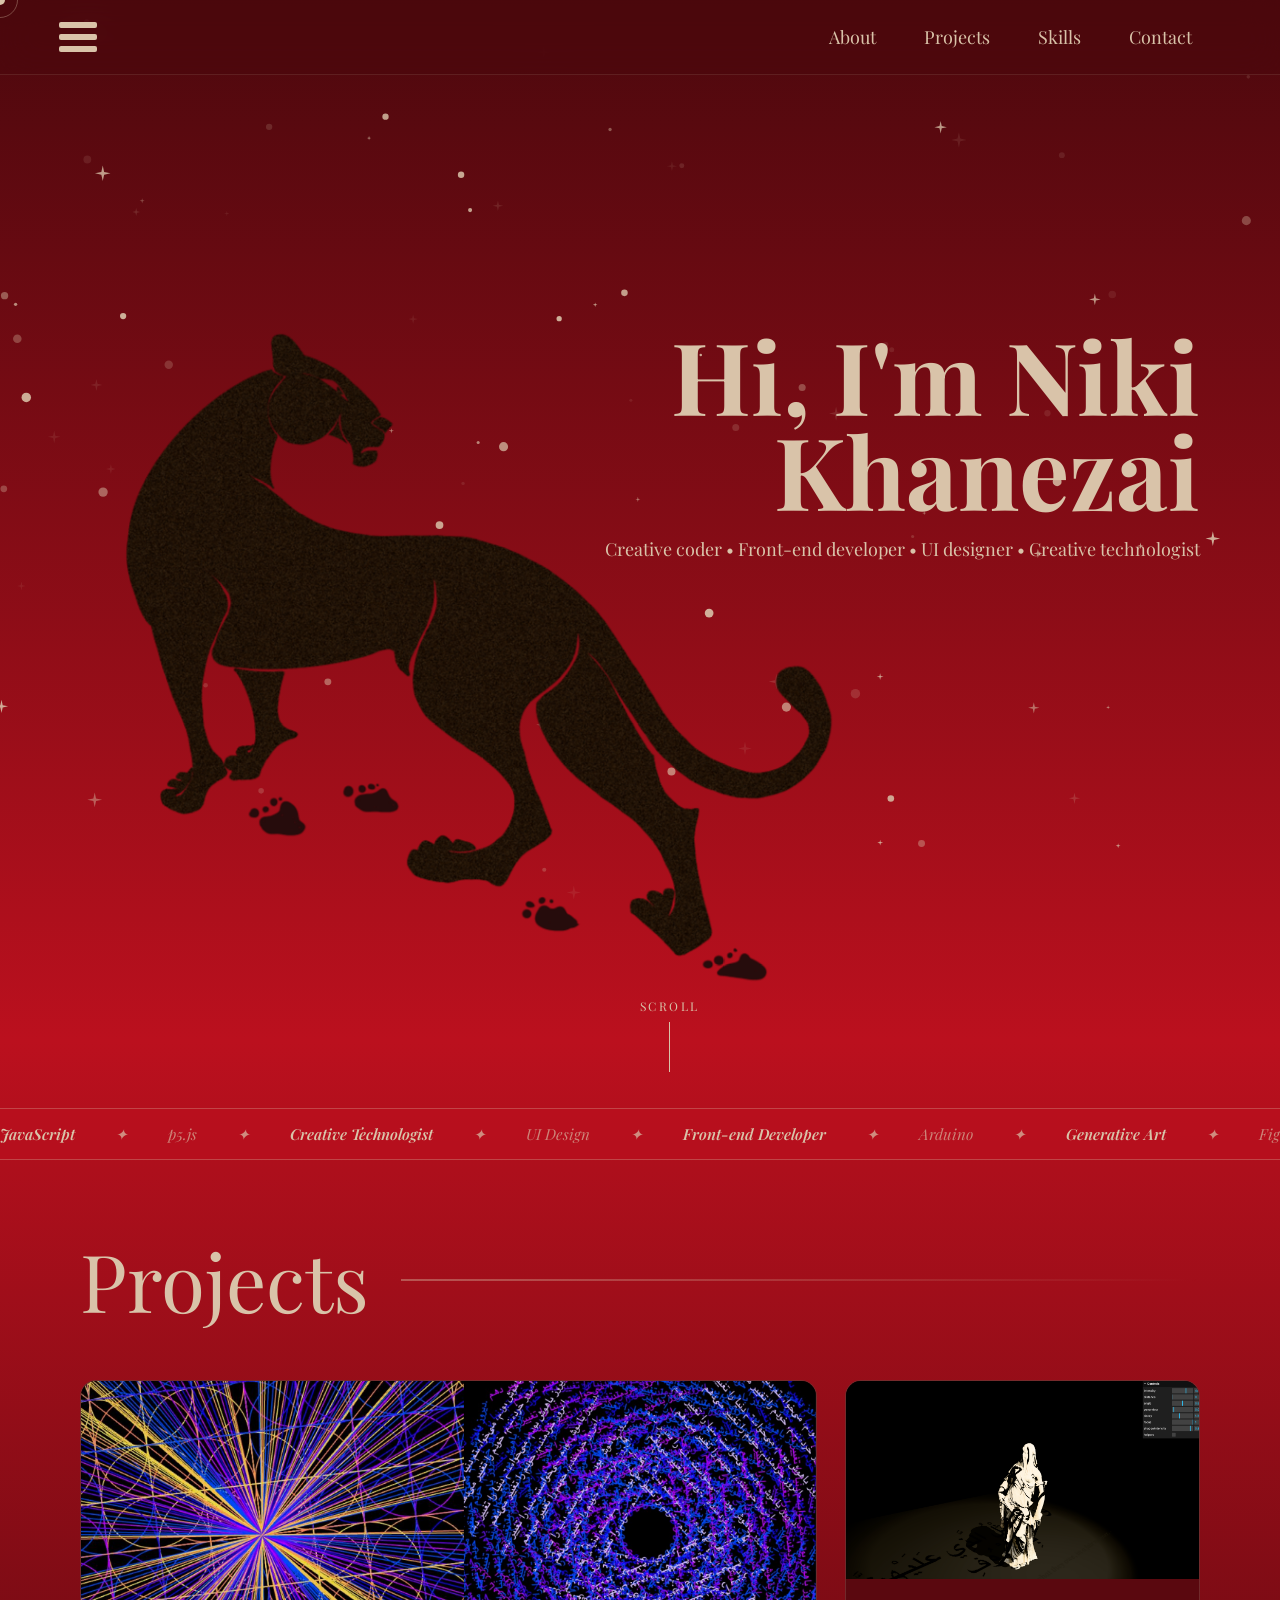
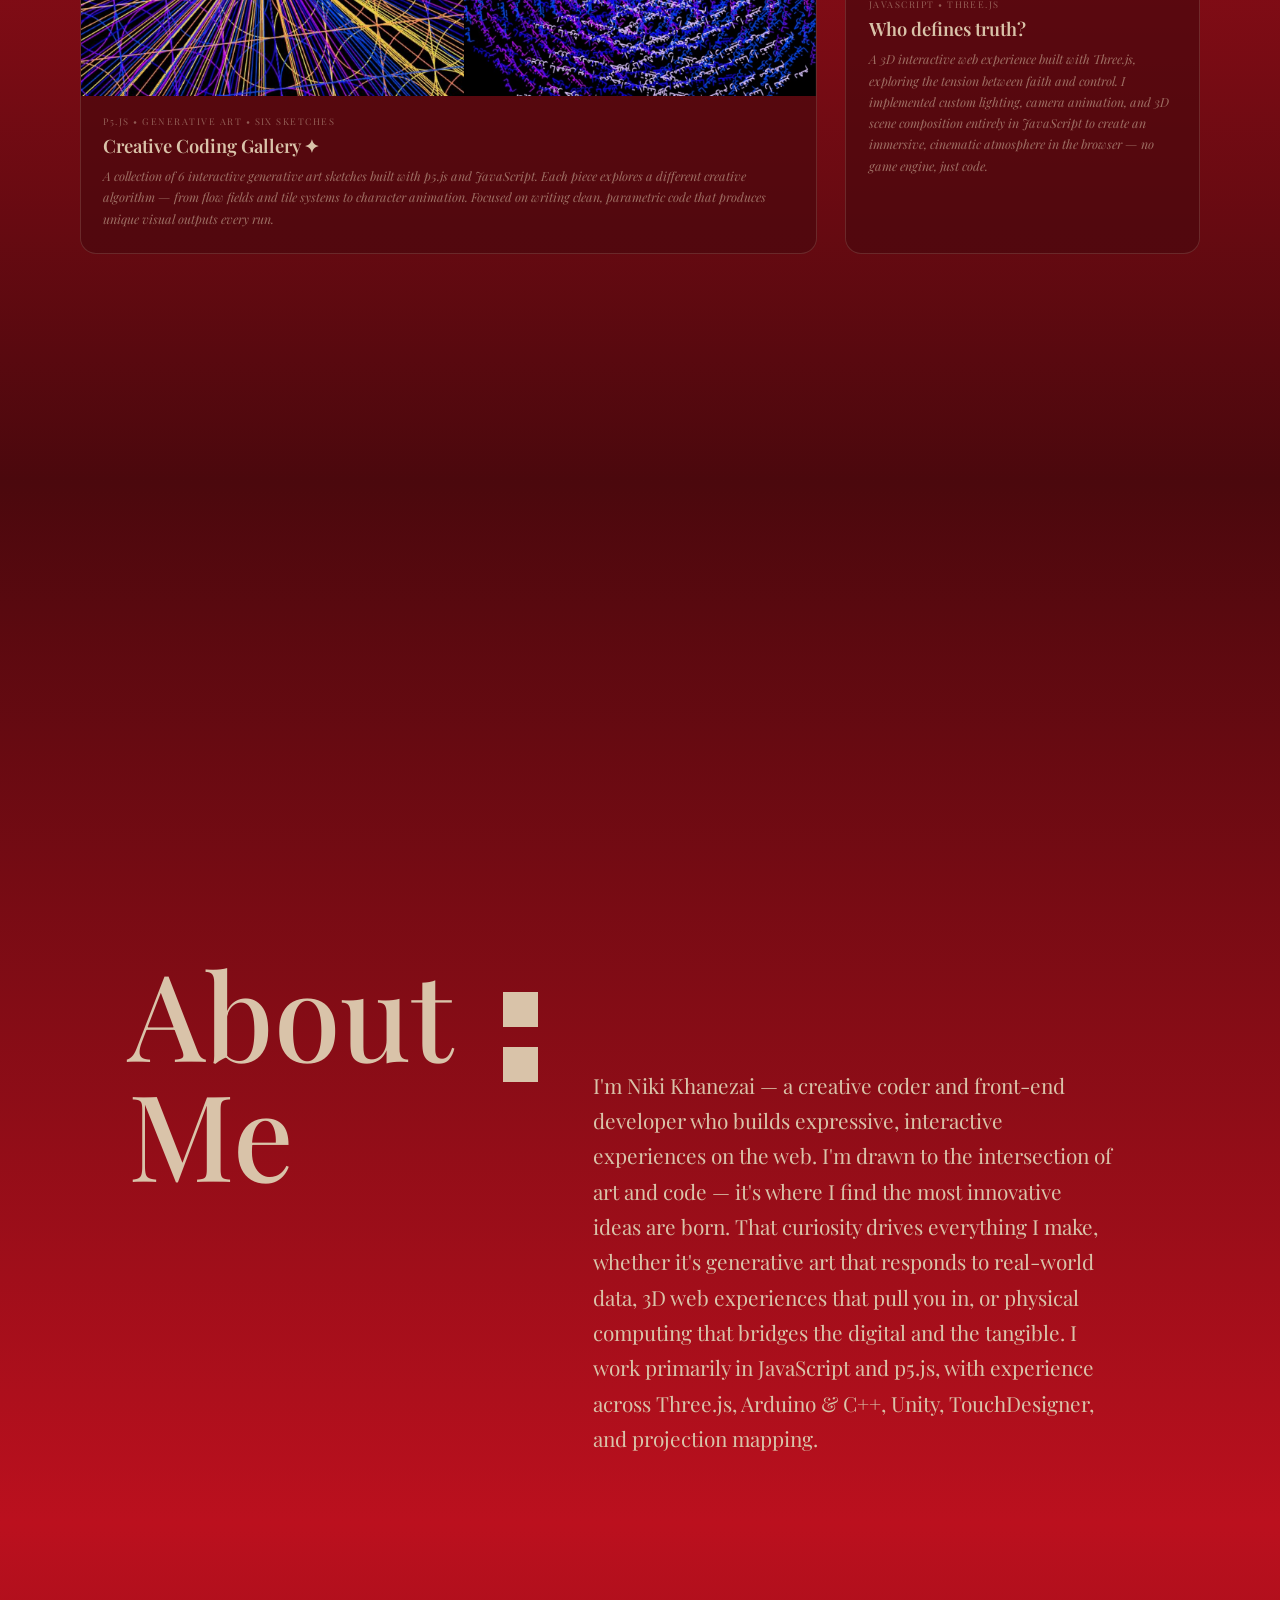
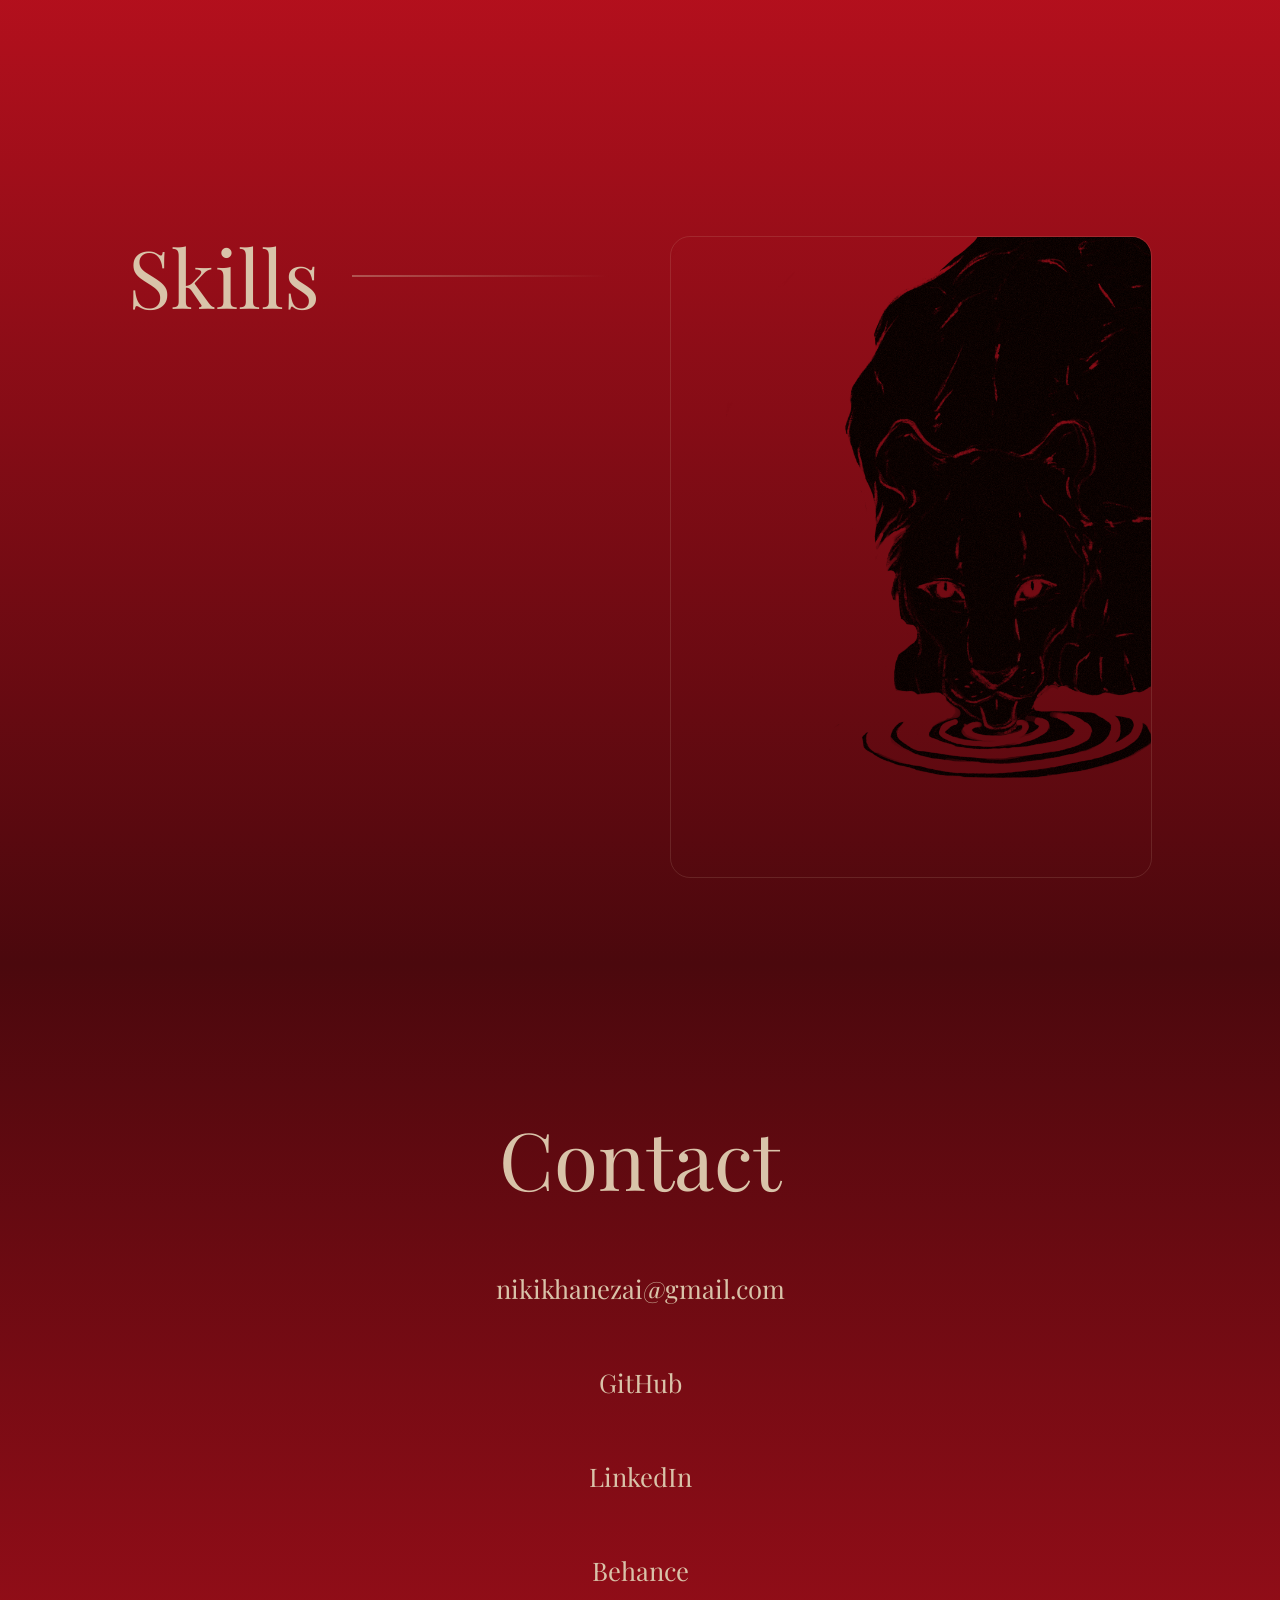
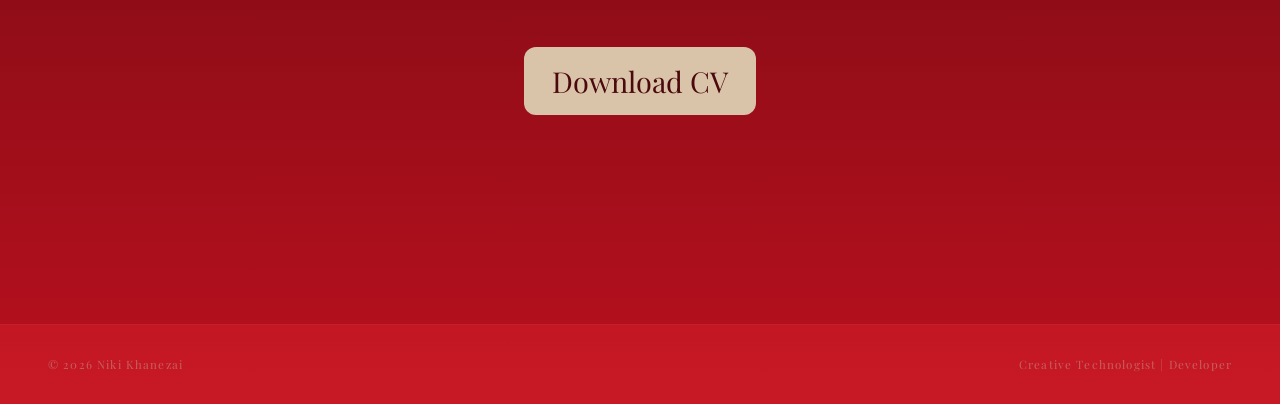
==== commit e6a9d188: "Change CV download link to simplified version" ====
--- a/index.html
+++ b/index.html
@@ -216,7 +216,7 @@
       <p class="reveal" style="transition-delay:.14s"><a href="https://github.com/Nkanziii" target="_blank">GitHub</a></p>
       <p class="reveal" style="transition-delay:.18s"><a href="https://www.linkedin.com/in/niki-khanezai-4ab5642aa/" target="_blank">LinkedIn</a></p>
       <p class="reveal" style="transition-delay:.22s"><a href="https://www.behance.net/nikikhanezai2" target="_blank">Behance</a></p>
-      <a href="complete-new-cv.pdf" class="cv reveal" style="transition-delay:.28s">Download CV</a>
+      <a href="simplified-cv.pdf" class="cv reveal" style="transition-delay:.28s">Download CV</a>
     </section>
 
   </main>
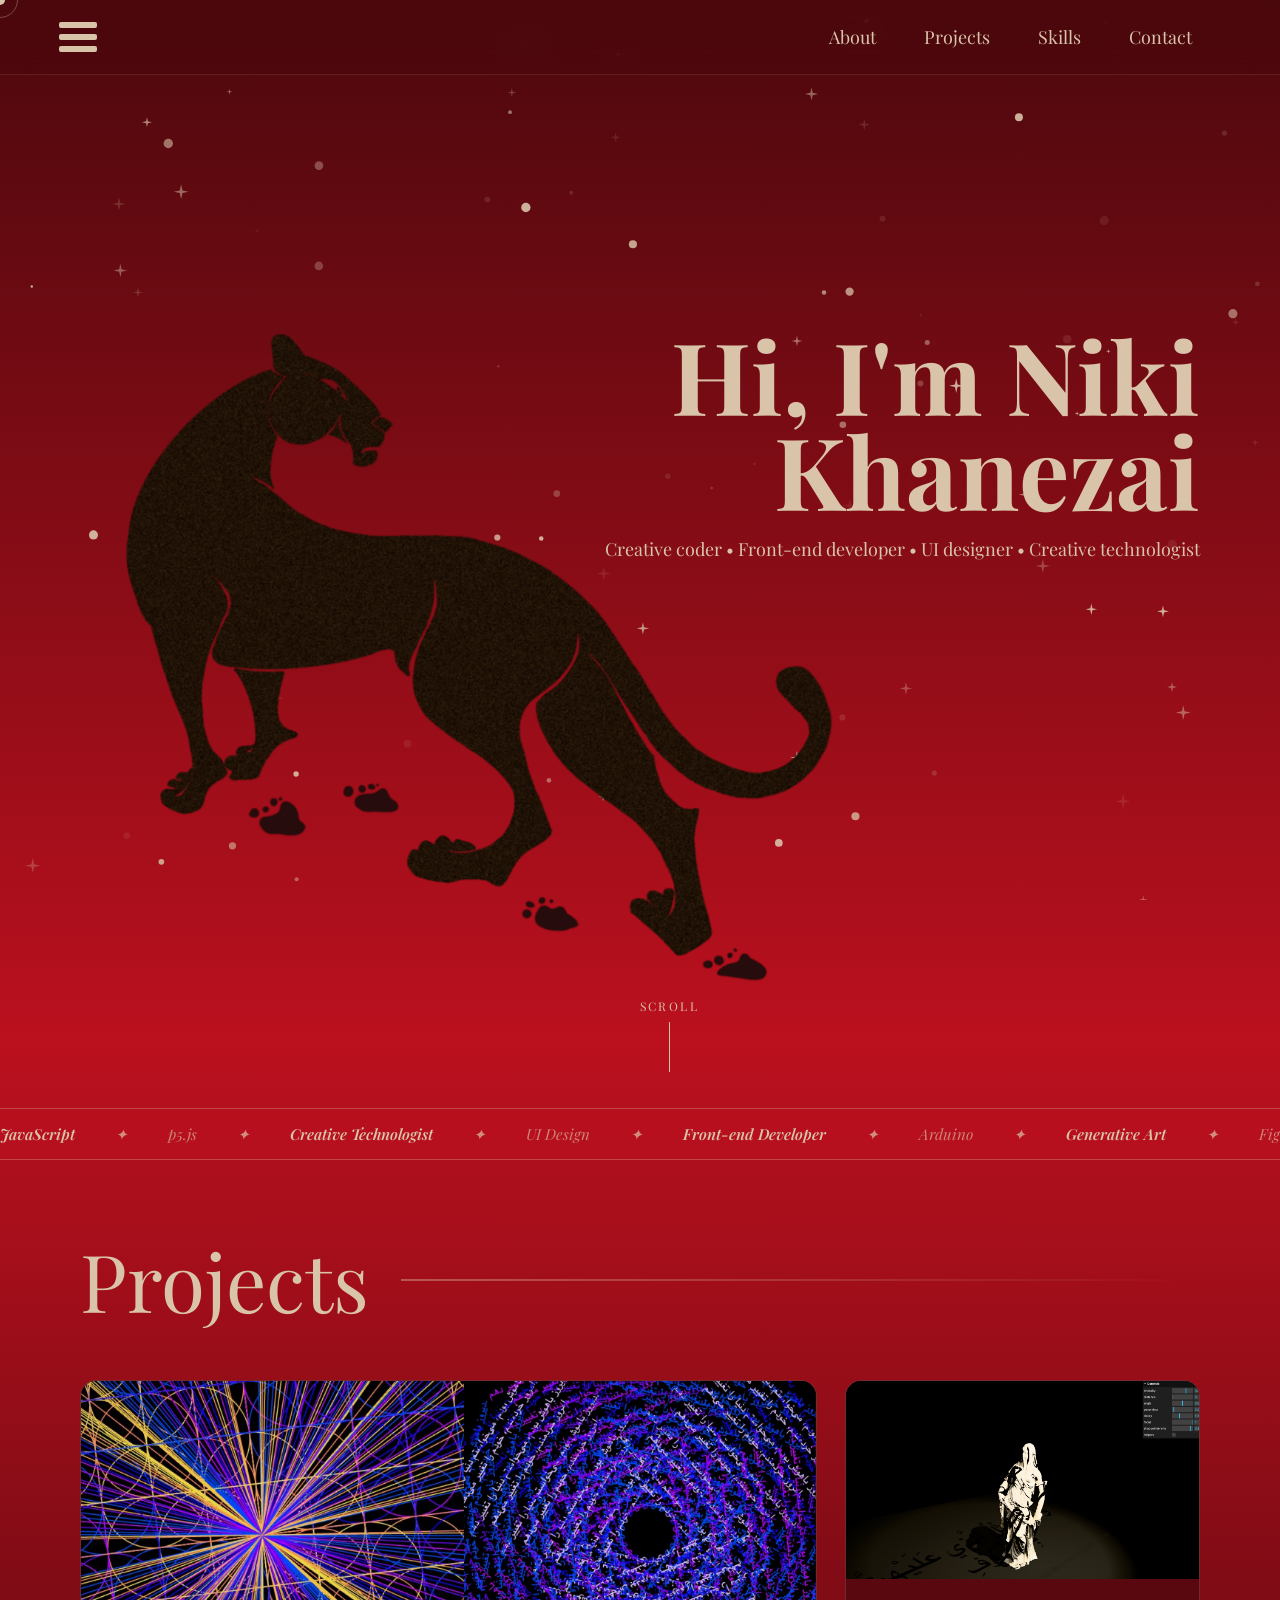
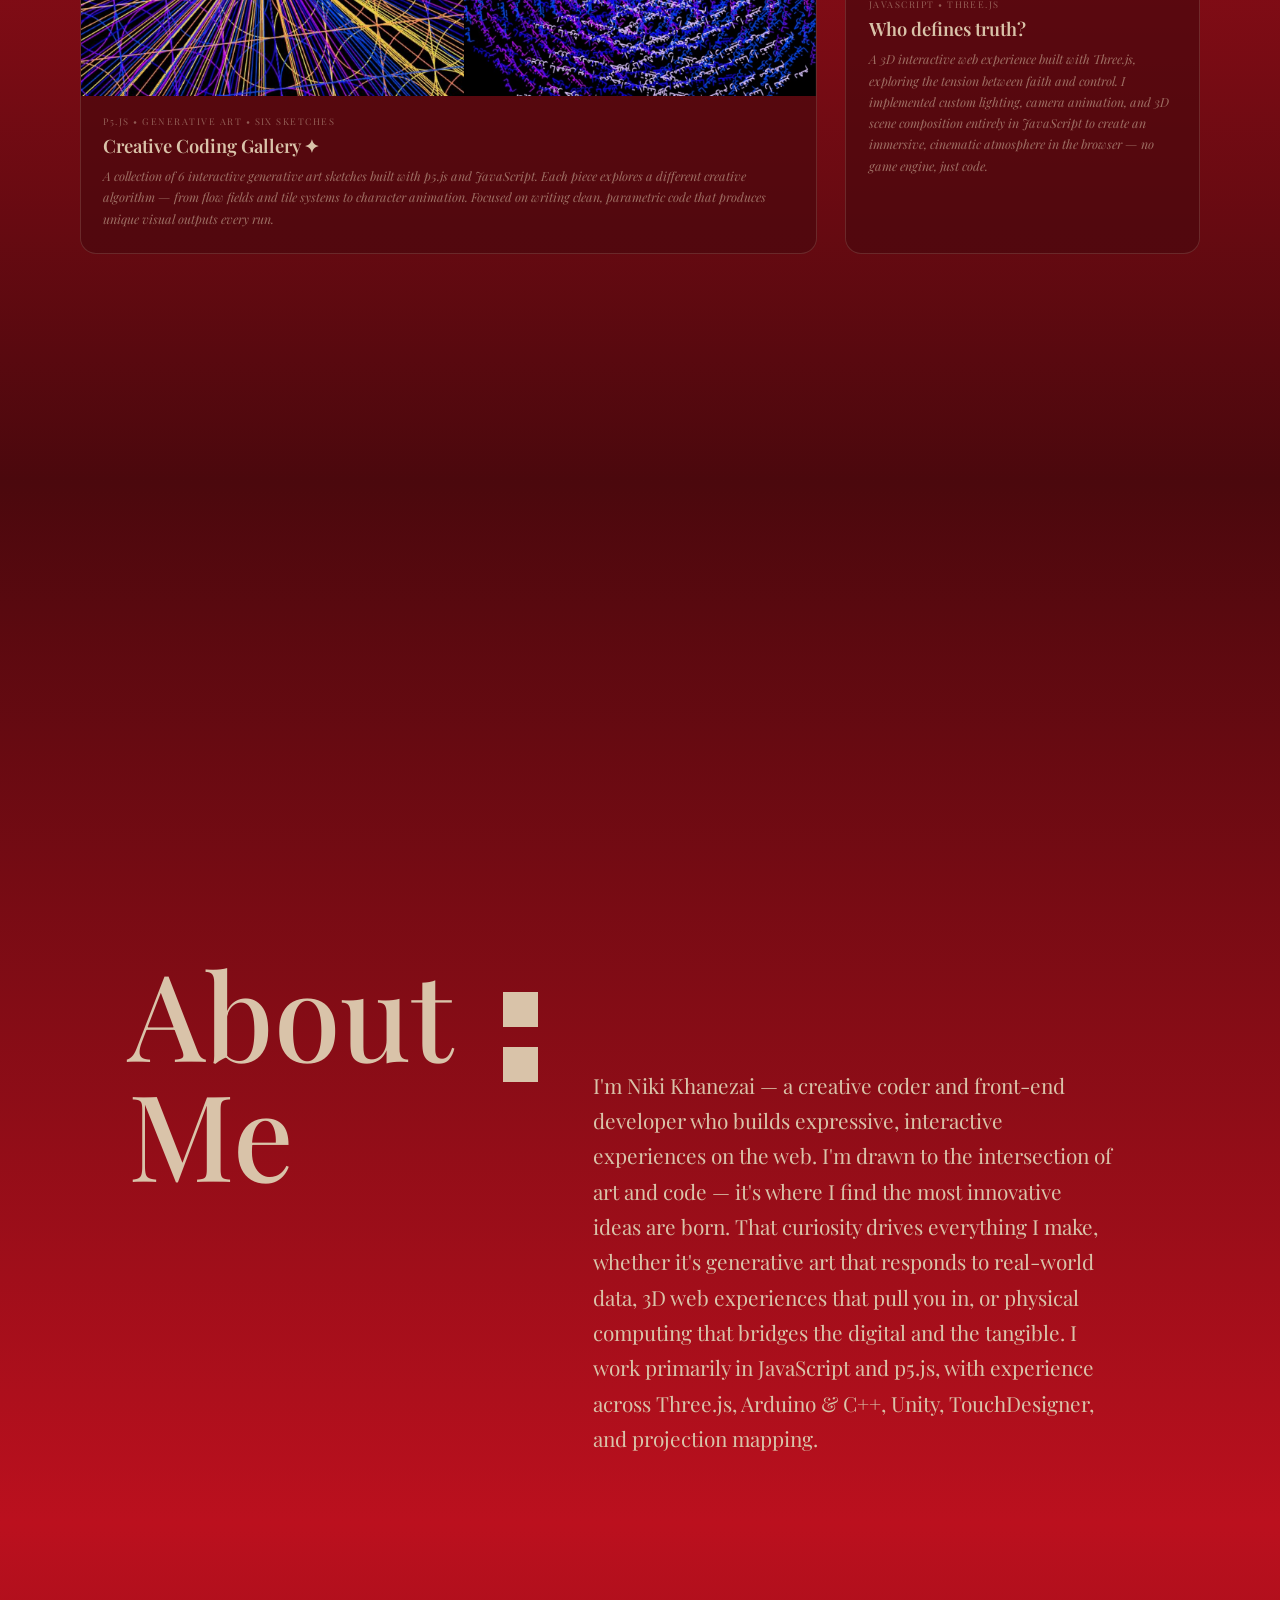
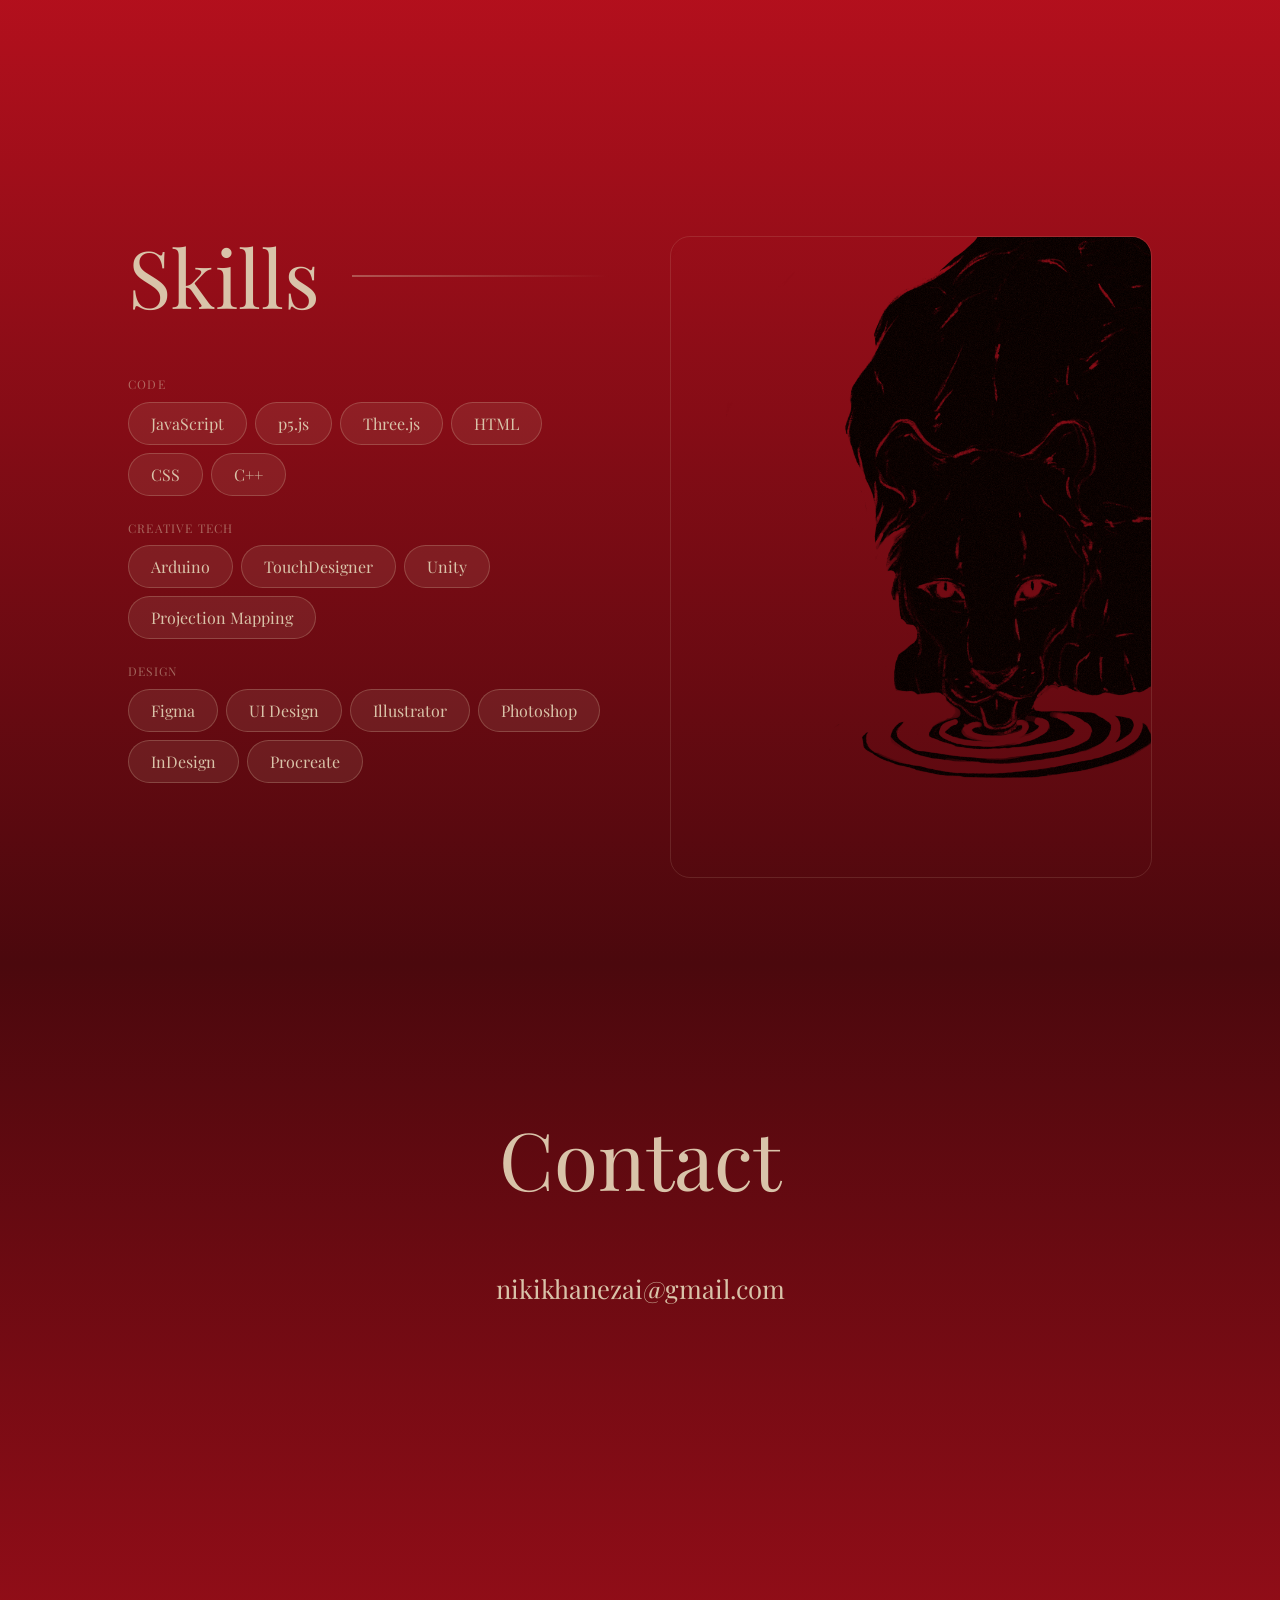
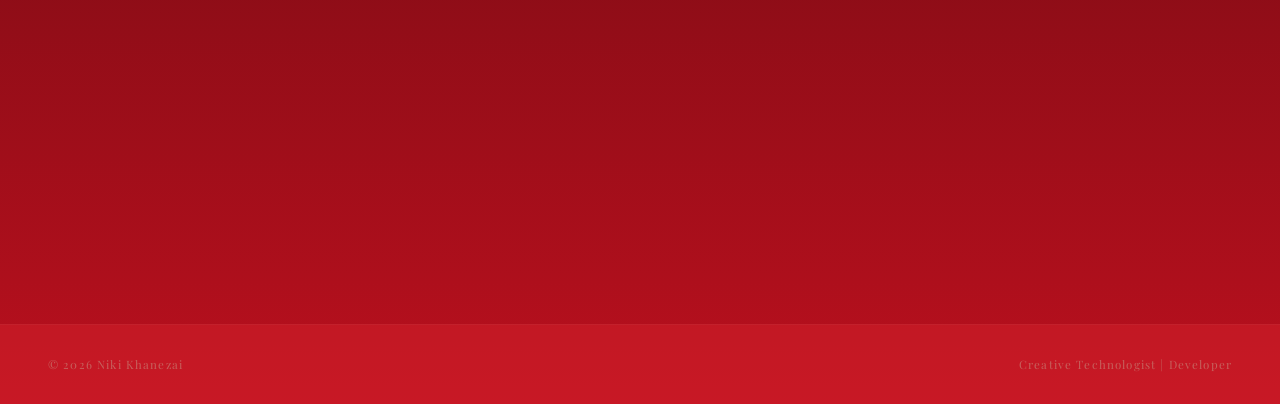
==== commit 1286a5f8: "Update index.html" ====
--- a/index.html
+++ b/index.html
@@ -216,7 +216,7 @@
       <p class="reveal" style="transition-delay:.14s"><a href="https://github.com/Nkanziii" target="_blank">GitHub</a></p>
       <p class="reveal" style="transition-delay:.18s"><a href="https://www.linkedin.com/in/niki-khanezai-4ab5642aa/" target="_blank">LinkedIn</a></p>
       <p class="reveal" style="transition-delay:.22s"><a href="https://www.behance.net/nikikhanezai2" target="_blank">Behance</a></p>
-      <a href="simplified-cv.pdf" class="cv reveal" style="transition-delay:.28s">Download CV</a>
+      <a href="CV.pdf" class="cv reveal" style="transition-delay:.28s">Download CV</a>
     </section>
 
   </main>
